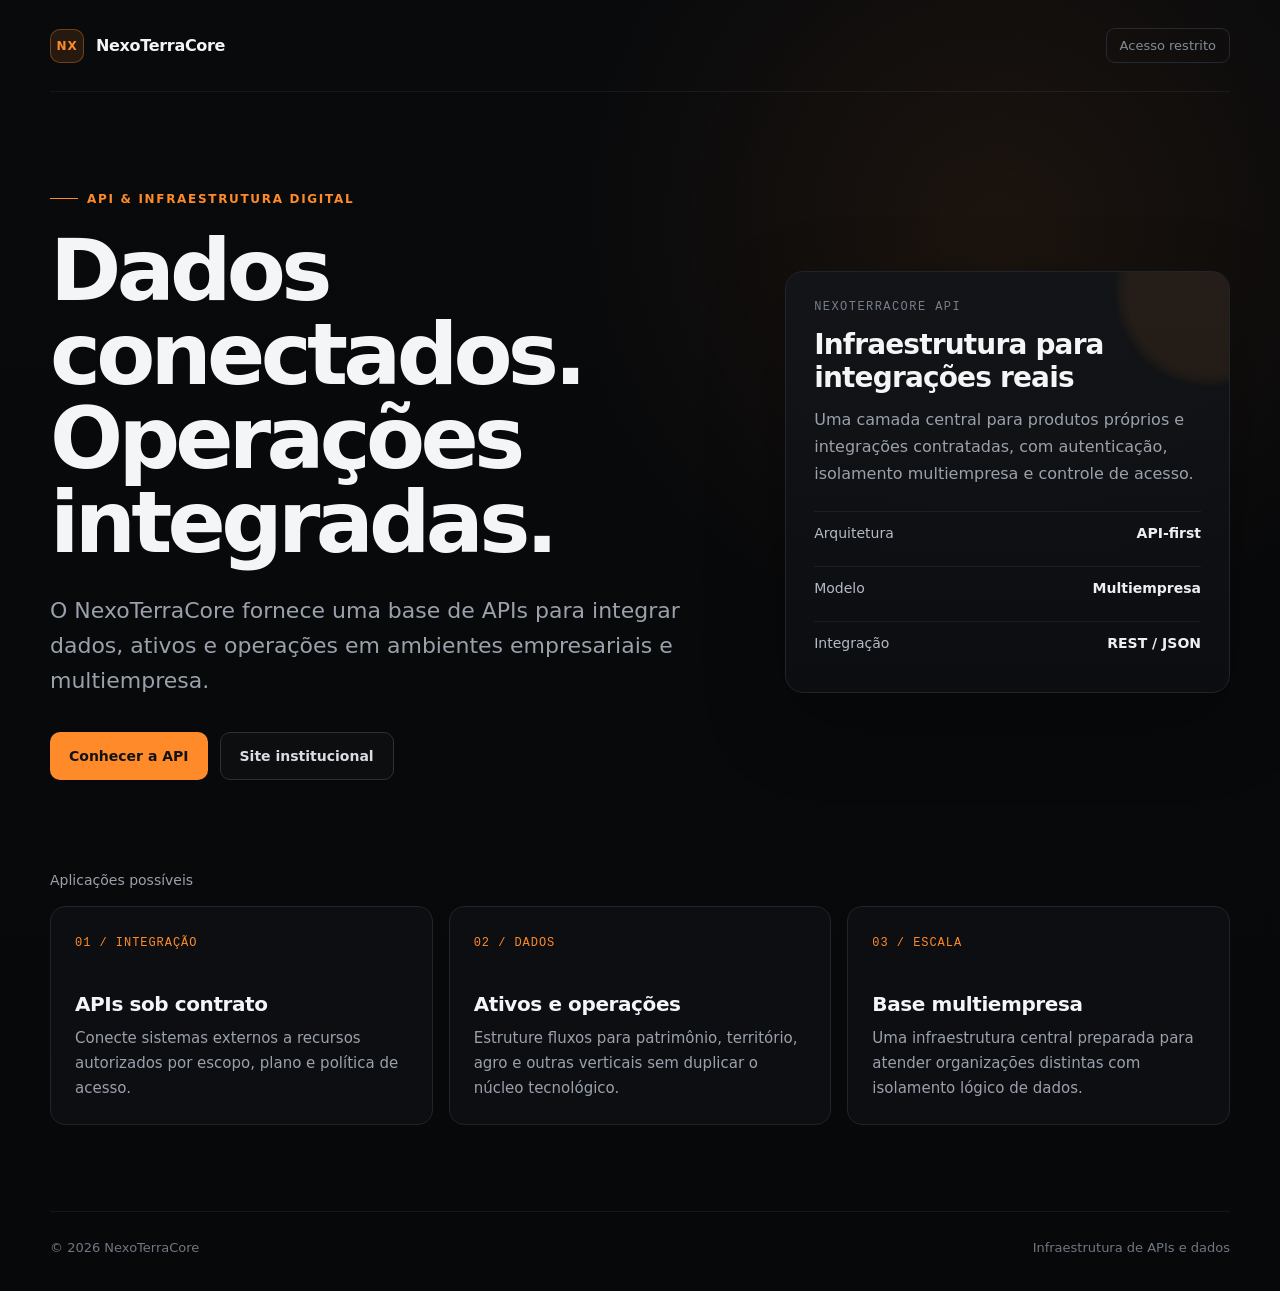
==== docs/index.html @ d97b899f "Publica NexoTerraCore Mobile PWA v1" ====
<!DOCTYPE html>
<html lang="pt-BR">
<head>
  <meta charset="UTF-8">
  <meta name="viewport" content="width=device-width, initial-scale=1.0">
  <meta name="description" content="NexoTerraCore — infraestrutura de APIs e dados para operações empresariais, territoriais e patrimoniais.">
  <title>NexoTerraCore — API & Infraestrutura</title>
  <style>
    :root {
      --bg: #08090b;
      --panel: #101216;
      --line: #20242b;
      --text: #f4f5f7;
      --muted: #9aa1ab;
      --accent: #ff8a2a;
      --accent-soft: rgba(255,138,42,.12);
    }

    * { box-sizing: border-box; }

    html { scroll-behavior: smooth; }

    body {
      margin: 0;
      min-height: 100vh;
      font-family: Inter, ui-sans-serif, system-ui, -apple-system, BlinkMacSystemFont, "Segoe UI", sans-serif;
      background:
        radial-gradient(circle at 78% 18%, rgba(255,138,42,.08), transparent 27rem),
        linear-gradient(180deg, #090a0c 0%, #07080a 100%);
      color: var(--text);
    }

    a { color: inherit; text-decoration: none; }

    .shell {
      width: min(1180px, calc(100% - 40px));
      margin: 0 auto;
    }

    header {
      display: flex;
      align-items: center;
      justify-content: space-between;
      padding: 28px 0;
      border-bottom: 1px solid rgba(255,255,255,.06);
    }

    .brand {
      display: flex;
      align-items: center;
      gap: 12px;
      font-weight: 700;
      letter-spacing: -.02em;
    }

    .mark {
      width: 34px;
      height: 34px;
      border: 1px solid rgba(255,138,42,.35);
      border-radius: 10px;
      display: grid;
      place-items: center;
      background: var(--accent-soft);
      color: var(--accent);
      font-size: 12px;
      font-weight: 800;
      letter-spacing: .08em;
    }

    .restricted {
      font-size: 13px;
      color: #858c95;
      padding: 9px 13px;
      border: 1px solid #252932;
      border-radius: 9px;
      transition: .2s ease;
    }

    .restricted:hover {
      color: #fff;
      border-color: #3a404b;
      background: #111319;
    }

    .hero {
      min-height: 70vh;
      display: grid;
      grid-template-columns: 1.2fr .8fr;
      align-items: center;
      gap: 68px;
      padding: 92px 0 74px;
    }

    .eyebrow {
      display: inline-flex;
      align-items: center;
      gap: 9px;
      color: var(--accent);
      font-size: 12px;
      font-weight: 800;
      letter-spacing: .14em;
      text-transform: uppercase;
      margin-bottom: 22px;
    }

    .eyebrow::before {
      content: "";
      width: 28px;
      height: 1px;
      background: var(--accent);
    }

    h1 {
      margin: 0;
      max-width: 760px;
      font-size: clamp(48px, 7vw, 86px);
      line-height: .98;
      letter-spacing: -.055em;
      font-weight: 750;
    }

    .lead {
      max-width: 680px;
      margin: 28px 0 0;
      color: var(--muted);
      font-size: clamp(18px, 2vw, 22px);
      line-height: 1.6;
    }

    .actions {
      display: flex;
      flex-wrap: wrap;
      gap: 12px;
      margin-top: 34px;
    }

    .btn {
      display: inline-flex;
      align-items: center;
      justify-content: center;
      min-height: 48px;
      padding: 0 19px;
      border-radius: 10px;
      font-weight: 700;
      font-size: 14px;
    }

    .btn-primary {
      background: var(--accent);
      color: #131313;
    }

    .btn-secondary {
      border: 1px solid #2b3039;
      color: #d9dde3;
      background: rgba(255,255,255,.02);
    }

    .api-card {
      position: relative;
      border: 1px solid var(--line);
      background: linear-gradient(180deg, rgba(18,20,24,.96), rgba(12,14,17,.96));
      border-radius: 18px;
      padding: 28px;
      box-shadow: 0 28px 80px rgba(0,0,0,.28);
      overflow: hidden;
    }

    .api-card::after {
      content: "";
      position: absolute;
      right: -70px;
      top: -70px;
      width: 180px;
      height: 180px;
      border-radius: 50%;
      background: rgba(255,138,42,.08);
      filter: blur(4px);
    }

    .api-label {
      font-family: ui-monospace, SFMono-Regular, Menlo, Monaco, Consolas, monospace;
      font-size: 12px;
      color: #777f8a;
      text-transform: uppercase;
      letter-spacing: .12em;
    }

    .api-card h2 {
      margin: 14px 0 12px;
      font-size: 28px;
      letter-spacing: -.03em;
    }

    .api-card p {
      margin: 0;
      color: var(--muted);
      line-height: 1.7;
    }

    .status-list {
      display: grid;
      gap: 12px;
      margin-top: 24px;
    }

    .status-item {
      display: flex;
      justify-content: space-between;
      gap: 18px;
      padding: 13px 0;
      border-top: 1px solid rgba(255,255,255,.06);
      color: #b5bbc4;
      font-size: 14px;
    }

    .status-item strong {
      color: #eceff3;
      font-weight: 650;
    }

    section.solutions {
      padding: 18px 0 86px;
    }

    .section-kicker {
      color: var(--muted);
      font-size: 14px;
      margin-bottom: 18px;
    }

    .grid {
      display: grid;
      grid-template-columns: repeat(3, 1fr);
      gap: 16px;
    }

    .card {
      min-height: 210px;
      padding: 24px;
      border: 1px solid var(--line);
      border-radius: 15px;
      background: rgba(15,17,21,.72);
    }

    .card span {
      color: var(--accent);
      font-family: ui-monospace, SFMono-Regular, Menlo, Monaco, Consolas, monospace;
      font-size: 12px;
      letter-spacing: .08em;
    }

    .card h3 {
      margin: 42px 0 10px;
      font-size: 20px;
      letter-spacing: -.02em;
    }

    .card p {
      margin: 0;
      color: var(--muted);
      line-height: 1.65;
      font-size: 15px;
    }

    footer {
      display: flex;
      justify-content: space-between;
      gap: 20px;
      padding: 28px 0 36px;
      border-top: 1px solid rgba(255,255,255,.06);
      color: #707781;
      font-size: 13px;
    }

    @media (max-width: 860px) {
      .hero {
        grid-template-columns: 1fr;
        gap: 42px;
        padding-top: 70px;
      }

      .grid { grid-template-columns: 1fr; }
      .api-card { max-width: 620px; }
    }

    @media (max-width: 560px) {
      .shell { width: min(100% - 26px, 1180px); }
      header { padding: 20px 0; }
      .brand span { font-size: 15px; }
      .restricted { font-size: 12px; padding: 8px 10px; }
      .hero { padding: 56px 0 58px; }
      footer { flex-direction: column; }
    }
  </style>
</head>
<body>
  <div class="shell">
    <header>
      <a class="brand" href="./" aria-label="NexoTerraCore">
        <span class="mark">NX</span>
        <span>NexoTerraCore</span>
      </a>

      <a class="restricted" href="./painel.html">Acesso restrito</a>
    </header>

    <main>
      <section class="hero">
        <div>
          <div class="eyebrow">API & infraestrutura digital</div>
          <h1>Dados conectados. Operações integradas.</h1>
          <p class="lead">
            O NexoTerraCore fornece uma base de APIs para integrar dados, ativos e operações em ambientes empresariais e multiempresa.
          </p>

          <div class="actions">
            <a class="btn btn-primary" href="#solucoes">Conhecer a API</a>
            <a class="btn btn-secondary" href="https://gustavopaulasantos.com.br">Site institucional</a>
          </div>
        </div>

        <aside class="api-card" aria-label="Resumo da plataforma">
          <div class="api-label">NexoTerraCore API</div>
          <h2>Infraestrutura para integrações reais</h2>
          <p>
            Uma camada central para produtos próprios e integrações contratadas, com autenticação, isolamento multiempresa e controle de acesso.
          </p>

          <div class="status-list">
            <div class="status-item"><span>Arquitetura</span><strong>API-first</strong></div>
            <div class="status-item"><span>Modelo</span><strong>Multiempresa</strong></div>
            <div class="status-item"><span>Integração</span><strong>REST / JSON</strong></div>
          </div>
        </aside>
      </section>

      <section class="solutions" id="solucoes">
        <div class="section-kicker">Aplicações possíveis</div>

        <div class="grid">
          <article class="card">
            <span>01 / INTEGRAÇÃO</span>
            <h3>APIs sob contrato</h3>
            <p>Conecte sistemas externos a recursos autorizados por escopo, plano e política de acesso.</p>
          </article>

          <article class="card">
            <span>02 / DADOS</span>
            <h3>Ativos e operações</h3>
            <p>Estruture fluxos para patrimônio, território, agro e outras verticais sem duplicar o núcleo tecnológico.</p>
          </article>

          <article class="card">
            <span>03 / ESCALA</span>
            <h3>Base multiempresa</h3>
            <p>Uma infraestrutura central preparada para atender organizações distintas com isolamento lógico de dados.</p>
          </article>
        </div>
      </section>
    </main>

    <footer>
      <span>© 2026 NexoTerraCore</span>
      <span>Infraestrutura de APIs e dados</span>
    </footer>
  </div>
</body>
</html>
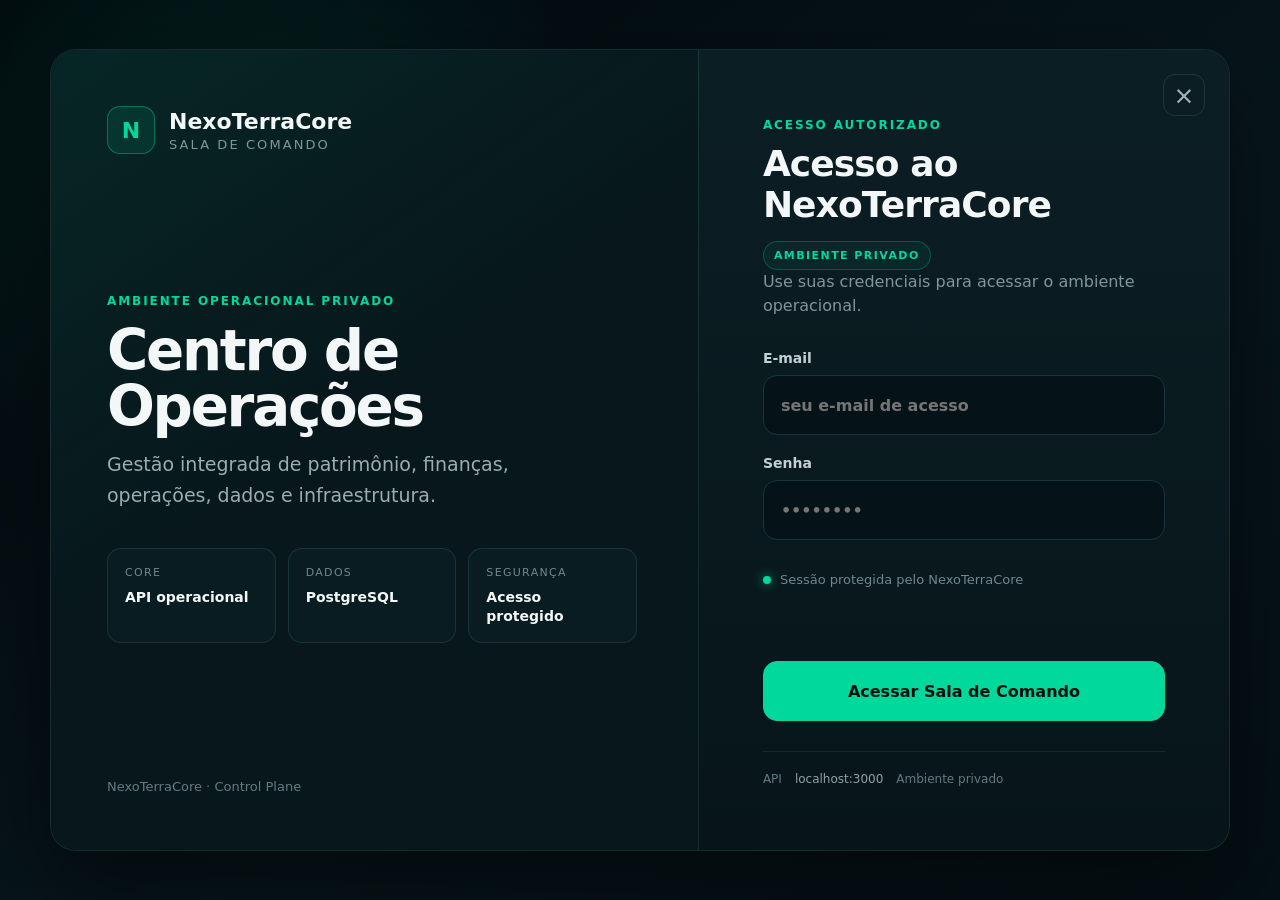
==== commit 491c7102: "Oficializa acesso direto ao NexoTerraCore Console" ====
--- a/docs/index.html
+++ b/docs/index.html
@@ -3,367 +3,13 @@
 <head>
   <meta charset="UTF-8">
   <meta name="viewport" content="width=device-width, initial-scale=1.0">
-  <meta name="description" content="NexoTerraCore — infraestrutura de APIs e dados para operações empresariais, territoriais e patrimoniais.">
-  <title>NexoTerraCore — API & Infraestrutura</title>
-  <style>
-    :root {
-      --bg: #08090b;
-      --panel: #101216;
-      --line: #20242b;
-      --text: #f4f5f7;
-      --muted: #9aa1ab;
-      --accent: #ff8a2a;
-      --accent-soft: rgba(255,138,42,.12);
-    }
-
-    * { box-sizing: border-box; }
-
-    html { scroll-behavior: smooth; }
-
-    body {
-      margin: 0;
-      min-height: 100vh;
-      font-family: Inter, ui-sans-serif, system-ui, -apple-system, BlinkMacSystemFont, "Segoe UI", sans-serif;
-      background:
-        radial-gradient(circle at 78% 18%, rgba(255,138,42,.08), transparent 27rem),
-        linear-gradient(180deg, #090a0c 0%, #07080a 100%);
-      color: var(--text);
-    }
-
-    a { color: inherit; text-decoration: none; }
-
-    .shell {
-      width: min(1180px, calc(100% - 40px));
-      margin: 0 auto;
-    }
-
-    header {
-      display: flex;
-      align-items: center;
-      justify-content: space-between;
-      padding: 28px 0;
-      border-bottom: 1px solid rgba(255,255,255,.06);
-    }
-
-    .brand {
-      display: flex;
-      align-items: center;
-      gap: 12px;
-      font-weight: 700;
-      letter-spacing: -.02em;
-    }
-
-    .mark {
-      width: 34px;
-      height: 34px;
-      border: 1px solid rgba(255,138,42,.35);
-      border-radius: 10px;
-      display: grid;
-      place-items: center;
-      background: var(--accent-soft);
-      color: var(--accent);
-      font-size: 12px;
-      font-weight: 800;
-      letter-spacing: .08em;
-    }
-
-    .restricted {
-      font-size: 13px;
-      color: #858c95;
-      padding: 9px 13px;
-      border: 1px solid #252932;
-      border-radius: 9px;
-      transition: .2s ease;
-    }
-
-    .restricted:hover {
-      color: #fff;
-      border-color: #3a404b;
-      background: #111319;
-    }
-
-    .hero {
-      min-height: 70vh;
-      display: grid;
-      grid-template-columns: 1.2fr .8fr;
-      align-items: center;
-      gap: 68px;
-      padding: 92px 0 74px;
-    }
-
-    .eyebrow {
-      display: inline-flex;
-      align-items: center;
-      gap: 9px;
-      color: var(--accent);
-      font-size: 12px;
-      font-weight: 800;
-      letter-spacing: .14em;
-      text-transform: uppercase;
-      margin-bottom: 22px;
-    }
-
-    .eyebrow::before {
-      content: "";
-      width: 28px;
-      height: 1px;
-      background: var(--accent);
-    }
-
-    h1 {
-      margin: 0;
-      max-width: 760px;
-      font-size: clamp(48px, 7vw, 86px);
-      line-height: .98;
-      letter-spacing: -.055em;
-      font-weight: 750;
-    }
-
-    .lead {
-      max-width: 680px;
-      margin: 28px 0 0;
-      color: var(--muted);
-      font-size: clamp(18px, 2vw, 22px);
-      line-height: 1.6;
-    }
-
-    .actions {
-      display: flex;
-      flex-wrap: wrap;
-      gap: 12px;
-      margin-top: 34px;
-    }
-
-    .btn {
-      display: inline-flex;
-      align-items: center;
-      justify-content: center;
-      min-height: 48px;
-      padding: 0 19px;
-      border-radius: 10px;
-      font-weight: 700;
-      font-size: 14px;
-    }
-
-    .btn-primary {
-      background: var(--accent);
-      color: #131313;
-    }
-
-    .btn-secondary {
-      border: 1px solid #2b3039;
-      color: #d9dde3;
-      background: rgba(255,255,255,.02);
-    }
-
-    .api-card {
-      position: relative;
-      border: 1px solid var(--line);
-      background: linear-gradient(180deg, rgba(18,20,24,.96), rgba(12,14,17,.96));
-      border-radius: 18px;
-      padding: 28px;
-      box-shadow: 0 28px 80px rgba(0,0,0,.28);
-      overflow: hidden;
-    }
-
-    .api-card::after {
-      content: "";
-      position: absolute;
-      right: -70px;
-      top: -70px;
-      width: 180px;
-      height: 180px;
-      border-radius: 50%;
-      background: rgba(255,138,42,.08);
-      filter: blur(4px);
-    }
-
-    .api-label {
-      font-family: ui-monospace, SFMono-Regular, Menlo, Monaco, Consolas, monospace;
-      font-size: 12px;
-      color: #777f8a;
-      text-transform: uppercase;
-      letter-spacing: .12em;
-    }
-
-    .api-card h2 {
-      margin: 14px 0 12px;
-      font-size: 28px;
-      letter-spacing: -.03em;
-    }
-
-    .api-card p {
-      margin: 0;
-      color: var(--muted);
-      line-height: 1.7;
-    }
-
-    .status-list {
-      display: grid;
-      gap: 12px;
-      margin-top: 24px;
-    }
-
-    .status-item {
-      display: flex;
-      justify-content: space-between;
-      gap: 18px;
-      padding: 13px 0;
-      border-top: 1px solid rgba(255,255,255,.06);
-      color: #b5bbc4;
-      font-size: 14px;
-    }
-
-    .status-item strong {
-      color: #eceff3;
-      font-weight: 650;
-    }
-
-    section.solutions {
-      padding: 18px 0 86px;
-    }
-
-    .section-kicker {
-      color: var(--muted);
-      font-size: 14px;
-      margin-bottom: 18px;
-    }
-
-    .grid {
-      display: grid;
-      grid-template-columns: repeat(3, 1fr);
-      gap: 16px;
-    }
-
-    .card {
-      min-height: 210px;
-      padding: 24px;
-      border: 1px solid var(--line);
-      border-radius: 15px;
-      background: rgba(15,17,21,.72);
-    }
-
-    .card span {
-      color: var(--accent);
-      font-family: ui-monospace, SFMono-Regular, Menlo, Monaco, Consolas, monospace;
-      font-size: 12px;
-      letter-spacing: .08em;
-    }
-
-    .card h3 {
-      margin: 42px 0 10px;
-      font-size: 20px;
-      letter-spacing: -.02em;
-    }
-
-    .card p {
-      margin: 0;
-      color: var(--muted);
-      line-height: 1.65;
-      font-size: 15px;
-    }
-
-    footer {
-      display: flex;
-      justify-content: space-between;
-      gap: 20px;
-      padding: 28px 0 36px;
-      border-top: 1px solid rgba(255,255,255,.06);
-      color: #707781;
-      font-size: 13px;
-    }
-
-    @media (max-width: 860px) {
-      .hero {
-        grid-template-columns: 1fr;
-        gap: 42px;
-        padding-top: 70px;
-      }
-
-      .grid { grid-template-columns: 1fr; }
-      .api-card { max-width: 620px; }
-    }
-
-    @media (max-width: 560px) {
-      .shell { width: min(100% - 26px, 1180px); }
-      header { padding: 20px 0; }
-      .brand span { font-size: 15px; }
-      .restricted { font-size: 12px; padding: 8px 10px; }
-      .hero { padding: 56px 0 58px; }
-      footer { flex-direction: column; }
-    }
-  </style>
+  <title>NexoTerraCore</title>
+  <meta http-equiv="refresh" content="0; url=./painel.html">
+  <script>
+    window.location.replace("./painel.html");
+  </script>
 </head>
 <body>
-  <div class="shell">
-    <header>
-      <a class="brand" href="./" aria-label="NexoTerraCore">
-        <span class="mark">NX</span>
-        <span>NexoTerraCore</span>
-      </a>
-
-      <a class="restricted" href="./painel.html">Acesso restrito</a>
-    </header>
-
-    <main>
-      <section class="hero">
-        <div>
-          <div class="eyebrow">API & infraestrutura digital</div>
-          <h1>Dados conectados. Operações integradas.</h1>
-          <p class="lead">
-            O NexoTerraCore fornece uma base de APIs para integrar dados, ativos e operações em ambientes empresariais e multiempresa.
-          </p>
-
-          <div class="actions">
-            <a class="btn btn-primary" href="#solucoes">Conhecer a API</a>
-            <a class="btn btn-secondary" href="https://gustavopaulasantos.com.br">Site institucional</a>
-          </div>
-        </div>
-
-        <aside class="api-card" aria-label="Resumo da plataforma">
-          <div class="api-label">NexoTerraCore API</div>
-          <h2>Infraestrutura para integrações reais</h2>
-          <p>
-            Uma camada central para produtos próprios e integrações contratadas, com autenticação, isolamento multiempresa e controle de acesso.
-          </p>
-
-          <div class="status-list">
-            <div class="status-item"><span>Arquitetura</span><strong>API-first</strong></div>
-            <div class="status-item"><span>Modelo</span><strong>Multiempresa</strong></div>
-            <div class="status-item"><span>Integração</span><strong>REST / JSON</strong></div>
-          </div>
-        </aside>
-      </section>
-
-      <section class="solutions" id="solucoes">
-        <div class="section-kicker">Aplicações possíveis</div>
-
-        <div class="grid">
-          <article class="card">
-            <span>01 / INTEGRAÇÃO</span>
-            <h3>APIs sob contrato</h3>
-            <p>Conecte sistemas externos a recursos autorizados por escopo, plano e política de acesso.</p>
-          </article>
-
-          <article class="card">
-            <span>02 / DADOS</span>
-            <h3>Ativos e operações</h3>
-            <p>Estruture fluxos para patrimônio, território, agro e outras verticais sem duplicar o núcleo tecnológico.</p>
-          </article>
-
-          <article class="card">
-            <span>03 / ESCALA</span>
-            <h3>Base multiempresa</h3>
-            <p>Uma infraestrutura central preparada para atender organizações distintas com isolamento lógico de dados.</p>
-          </article>
-        </div>
-      </section>
-    </main>
-
-    <footer>
-      <span>© 2026 NexoTerraCore</span>
-      <span>Infraestrutura de APIs e dados</span>
-    </footer>
-  </div>
+  <p>Abrindo NexoTerraCore...</p>
 </body>
 </html>
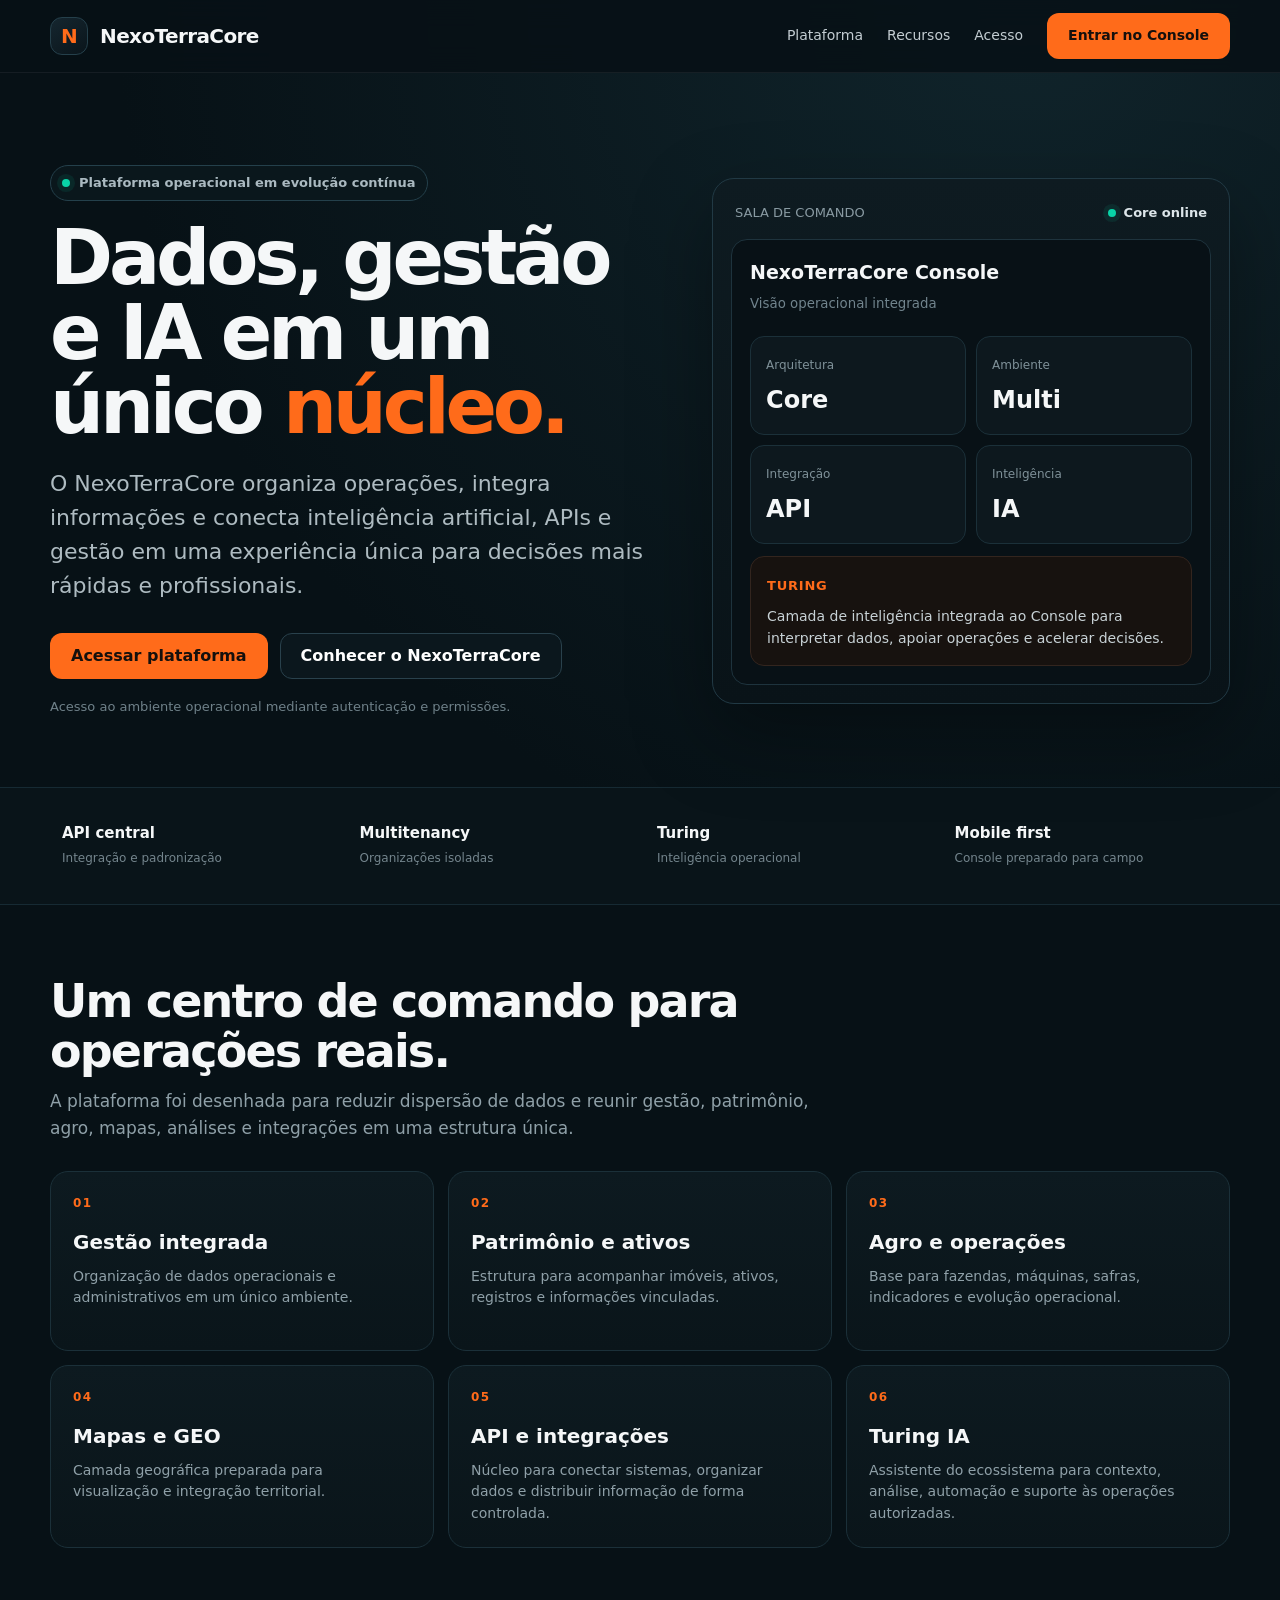
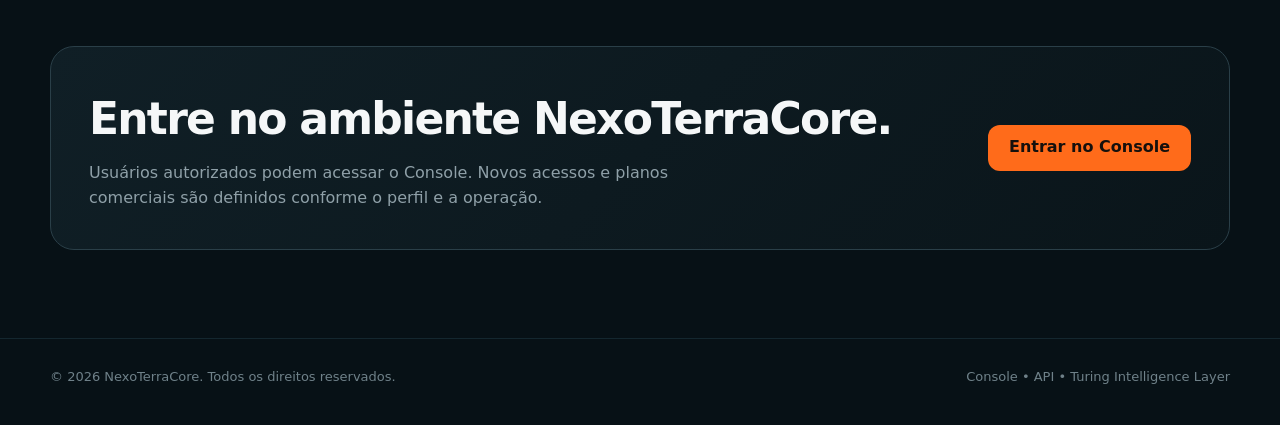
==== commit cbc6200d: "feat: cria landing pública oficial antes do login" ====
--- a/docs/index.html
+++ b/docs/index.html
@@ -3,13 +3,152 @@
 <head>
   <meta charset="UTF-8">
   <meta name="viewport" content="width=device-width, initial-scale=1.0">
-  <title>NexoTerraCore</title>
-  <meta http-equiv="refresh" content="0; url=./painel.html">
-  <script>
-    window.location.replace("./painel.html");
-  </script>
+  <meta name="theme-color" content="#071116">
+  <meta name="description" content="NexoTerraCore — plataforma de gestão, integração de dados, inteligência artificial e operações em um único núcleo.">
+  <title>NexoTerraCore | Plataforma de Inteligência Operacional</title>
+  <style>
+    :root{
+      --bg:#071116;--panel:#0d1a20;--panel2:#111f26;--line:#20343e;
+      --text:#f5f7f8;--muted:#92a2aa;--orange:#ff6b1a;--green:#09d3a7;
+      --max:1180px;
+    }
+    *{box-sizing:border-box}
+    html{scroll-behavior:smooth}
+    body{margin:0;background:radial-gradient(circle at 80% 0%,#10242b 0,#071116 40%),var(--bg);color:var(--text);font-family:Inter,system-ui,-apple-system,BlinkMacSystemFont,"Segoe UI",sans-serif;line-height:1.55}
+    a{text-decoration:none;color:inherit}
+    .wrap{width:min(calc(100% - 32px),var(--max));margin:auto}
+    header{position:sticky;top:0;z-index:20;background:rgba(7,17,22,.88);backdrop-filter:blur(14px);border-bottom:1px solid rgba(255,255,255,.06)}
+    .nav{min-height:72px;display:flex;align-items:center;justify-content:space-between;gap:18px}
+    .brand{display:flex;align-items:center;gap:12px;font-weight:850;letter-spacing:-.03em;font-size:20px}
+    .mark{width:38px;height:38px;border-radius:12px;display:grid;place-items:center;background:linear-gradient(145deg,#15262f,#0a151b);border:1px solid #25404b;color:var(--orange);font-weight:900}
+    .navlinks{display:flex;align-items:center;gap:24px;color:#c3cdd2;font-size:14px}
+    .btn{display:inline-flex;align-items:center;justify-content:center;min-height:46px;padding:0 20px;border-radius:12px;font-weight:800;border:1px solid transparent;transition:.2s ease}
+    .btn:hover{transform:translateY(-1px)}
+    .btn-primary{background:var(--orange);color:#15100d}
+    .btn-secondary{border-color:#29414c;background:#0b171d;color:white}
+    .hero{padding:92px 0 70px}
+    .hero-grid{display:grid;grid-template-columns:1.08fr .92fr;gap:54px;align-items:center}
+    .eyebrow{display:inline-flex;gap:9px;align-items:center;padding:7px 11px;border:1px solid #24404b;border-radius:999px;color:#aab9c0;background:#0a171c;font-size:13px;font-weight:700}
+    .dot{width:8px;height:8px;background:var(--green);border-radius:50%;box-shadow:0 0 0 5px rgba(9,211,167,.09)}
+    h1{font-size:clamp(42px,7vw,76px);line-height:.98;margin:20px 0 22px;letter-spacing:-.055em;max-width:820px}
+    .accent{color:var(--orange)}
+    .lead{font-size:clamp(18px,2.3vw,22px);color:#aebbc1;max-width:720px;margin:0 0 30px}
+    .actions{display:flex;flex-wrap:wrap;gap:12px}
+    .micro{margin-top:18px;color:#6f8189;font-size:13px}
+    .console{border:1px solid #213944;border-radius:22px;background:linear-gradient(180deg,#0e1b21,#091318);padding:18px;box-shadow:0 30px 80px rgba(0,0,0,.35)}
+    .console-top{display:flex;justify-content:space-between;align-items:center;padding:6px 4px 16px;color:#899aa2;font-size:13px}
+    .status{display:flex;align-items:center;gap:8px;color:#dce5e9;font-weight:700}
+    .screen{border:1px solid #1e333d;background:#081116;border-radius:16px;padding:18px;min-height:340px}
+    .screen h3{margin:0 0 4px;font-size:19px}.screen small{color:#71848d}
+    .metrics{display:grid;grid-template-columns:repeat(2,1fr);gap:10px;margin-top:20px}
+    .metric{background:#0d181e;border:1px solid #1b3039;border-radius:14px;padding:15px}
+    .metric strong{display:block;font-size:24px;margin-top:5px}.metric span{font-size:12px;color:#7f9199}
+    .turing{margin-top:12px;border:1px solid #33251e;background:#17120f;border-radius:14px;padding:16px}
+    .turing b{color:var(--orange);font-size:13px;letter-spacing:.06em}.turing p{margin:8px 0 0;color:#c7d1d5;font-size:14px}
+    section{padding:72px 0}
+    .section-title{max-width:760px;margin-bottom:30px}.section-title h2{font-size:clamp(30px,4vw,46px);line-height:1.08;letter-spacing:-.04em;margin:0 0 12px}.section-title p{margin:0;color:#8fa0a8;font-size:17px}
+    .grid{display:grid;grid-template-columns:repeat(3,1fr);gap:14px}
+    .card{background:linear-gradient(180deg,#0d1a20,#0a151a);border:1px solid #1b3039;border-radius:18px;padding:22px;min-height:180px}.card .num{color:var(--orange);font-size:12px;font-weight:900;letter-spacing:.12em}.card h3{margin:14px 0 8px;font-size:20px}.card p{color:#8fa0a8;margin:0;font-size:14px}
+    .strip{border-top:1px solid #162a33;border-bottom:1px solid #162a33;background:#091419}.strip .wrap{display:grid;grid-template-columns:repeat(4,1fr);gap:10px;padding-top:26px;padding-bottom:26px}.strip-item{padding:8px 12px}.strip-item strong{display:block;font-size:15px}.strip-item span{font-size:12px;color:#74858d}
+    .cta{padding:26px 0 88px}.cta-box{border:1px solid #2a3f48;border-radius:24px;background:linear-gradient(135deg,#101f26,#0a151a);padding:38px;display:flex;align-items:center;justify-content:space-between;gap:30px}.cta-box h2{font-size:clamp(28px,4vw,44px);letter-spacing:-.04em;margin:0 0 8px}.cta-box p{margin:0;color:#8fa0a8;max-width:650px}
+    footer{border-top:1px solid #14272f;padding:28px 0 38px;color:#6f8189;font-size:13px}.foot{display:flex;justify-content:space-between;gap:20px;flex-wrap:wrap}
+    @media(max-width:860px){.navlinks a:not(.btn){display:none}.hero{padding-top:58px}.hero-grid{grid-template-columns:1fr;gap:34px}.grid{grid-template-columns:1fr 1fr}.strip .wrap{grid-template-columns:1fr 1fr}.cta-box{align-items:flex-start;flex-direction:column}}
+    @media(max-width:560px){.wrap{width:min(calc(100% - 24px),var(--max))}.nav{min-height:64px}.brand{font-size:18px}.mark{width:34px;height:34px}.nav .btn{min-height:42px;padding:0 14px}.hero{padding:44px 0 52px}h1{font-size:44px}.lead{font-size:18px}.actions{flex-direction:column}.actions .btn{width:100%}.grid{grid-template-columns:1fr}.strip .wrap{grid-template-columns:1fr 1fr}.console{padding:12px;border-radius:18px}.screen{padding:14px;min-height:310px}.metrics{grid-template-columns:1fr 1fr}.cta-box{padding:26px 22px}.navlinks{gap:8px}}
+  </style>
 </head>
 <body>
-  <p>Abrindo NexoTerraCore...</p>
+  <header>
+    <div class="wrap nav">
+      <a class="brand" href="#inicio" aria-label="NexoTerraCore">
+        <span class="mark">N</span><span>NexoTerraCore</span>
+      </a>
+      <nav class="navlinks" aria-label="Navegação principal">
+        <a href="#plataforma">Plataforma</a>
+        <a href="#recursos">Recursos</a>
+        <a href="#acesso">Acesso</a>
+        <a class="btn btn-primary" href="./painel.html">Entrar no Console</a>
+      </nav>
+    </div>
+  </header>
+
+  <main id="inicio">
+    <section class="hero">
+      <div class="wrap hero-grid">
+        <div>
+          <div class="eyebrow"><span class="dot"></span> Plataforma operacional em evolução contínua</div>
+          <h1>Dados, gestão e IA em um único <span class="accent">núcleo.</span></h1>
+          <p class="lead">O NexoTerraCore organiza operações, integra informações e conecta inteligência artificial, APIs e gestão em uma experiência única para decisões mais rápidas e profissionais.</p>
+          <div class="actions">
+            <a class="btn btn-primary" href="./painel.html">Acessar plataforma</a>
+            <a class="btn btn-secondary" href="#plataforma">Conhecer o NexoTerraCore</a>
+          </div>
+          <div class="micro">Acesso ao ambiente operacional mediante autenticação e permissões.</div>
+        </div>
+
+        <div class="console" aria-label="Prévia da Sala de Comando">
+          <div class="console-top"><span>SALA DE COMANDO</span><span class="status"><span class="dot"></span> Core online</span></div>
+          <div class="screen">
+            <h3>NexoTerraCore Console</h3>
+            <small>Visão operacional integrada</small>
+            <div class="metrics">
+              <div class="metric"><span>Arquitetura</span><strong>Core</strong></div>
+              <div class="metric"><span>Ambiente</span><strong>Multi</strong></div>
+              <div class="metric"><span>Integração</span><strong>API</strong></div>
+              <div class="metric"><span>Inteligência</span><strong>IA</strong></div>
+            </div>
+            <div class="turing">
+              <b>TURING</b>
+              <p>Camada de inteligência integrada ao Console para interpretar dados, apoiar operações e acelerar decisões.</p>
+            </div>
+          </div>
+        </div>
+      </div>
+    </section>
+
+    <div class="strip">
+      <div class="wrap">
+        <div class="strip-item"><strong>API central</strong><span>Integração e padronização</span></div>
+        <div class="strip-item"><strong>Multitenancy</strong><span>Organizações isoladas</span></div>
+        <div class="strip-item"><strong>Turing</strong><span>Inteligência operacional</span></div>
+        <div class="strip-item"><strong>Mobile first</strong><span>Console preparado para campo</span></div>
+      </div>
+    </div>
+
+    <section id="plataforma">
+      <div class="wrap">
+        <div class="section-title">
+          <h2>Um centro de comando para operações reais.</h2>
+          <p>A plataforma foi desenhada para reduzir dispersão de dados e reunir gestão, patrimônio, agro, mapas, análises e integrações em uma estrutura única.</p>
+        </div>
+        <div class="grid" id="recursos">
+          <article class="card"><div class="num">01</div><h3>Gestão integrada</h3><p>Organização de dados operacionais e administrativos em um único ambiente.</p></article>
+          <article class="card"><div class="num">02</div><h3>Patrimônio e ativos</h3><p>Estrutura para acompanhar imóveis, ativos, registros e informações vinculadas.</p></article>
+          <article class="card"><div class="num">03</div><h3>Agro e operações</h3><p>Base para fazendas, máquinas, safras, indicadores e evolução operacional.</p></article>
+          <article class="card"><div class="num">04</div><h3>Mapas e GEO</h3><p>Camada geográfica preparada para visualização e integração territorial.</p></article>
+          <article class="card"><div class="num">05</div><h3>API e integrações</h3><p>Núcleo para conectar sistemas, organizar dados e distribuir informação de forma controlada.</p></article>
+          <article class="card"><div class="num">06</div><h3>Turing IA</h3><p>Assistente do ecossistema para contexto, análise, automação e suporte às operações autorizadas.</p></article>
+        </div>
+      </div>
+    </section>
+
+    <section class="cta" id="acesso">
+      <div class="wrap">
+        <div class="cta-box">
+          <div>
+            <h2>Entre no ambiente NexoTerraCore.</h2>
+            <p>Usuários autorizados podem acessar o Console. Novos acessos e planos comerciais são definidos conforme o perfil e a operação.</p>
+          </div>
+          <a class="btn btn-primary" href="./painel.html">Entrar no Console</a>
+        </div>
+      </div>
+    </section>
+  </main>
+
+  <footer>
+    <div class="wrap foot">
+      <span>© 2026 NexoTerraCore. Todos os direitos reservados.</span>
+      <span>Console • API • Turing Intelligence Layer</span>
+    </div>
+  </footer>
 </body>
 </html>
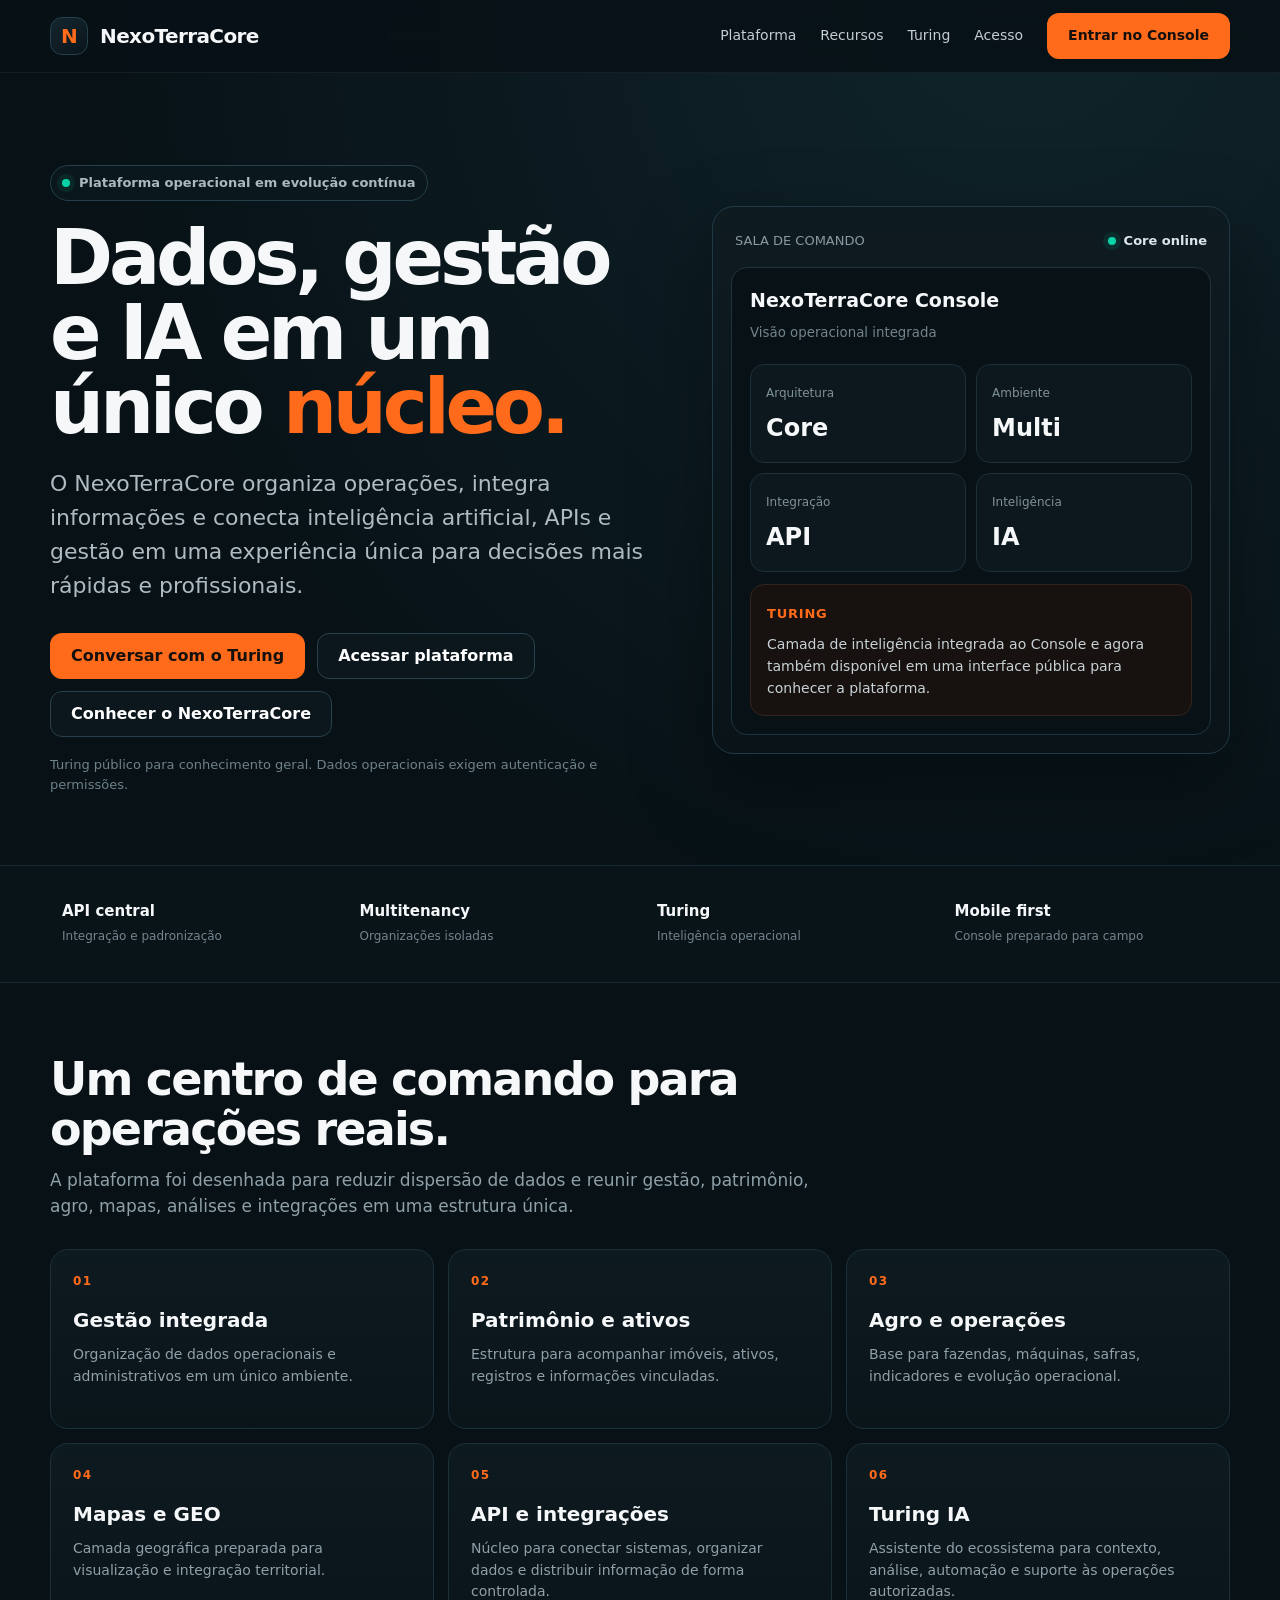
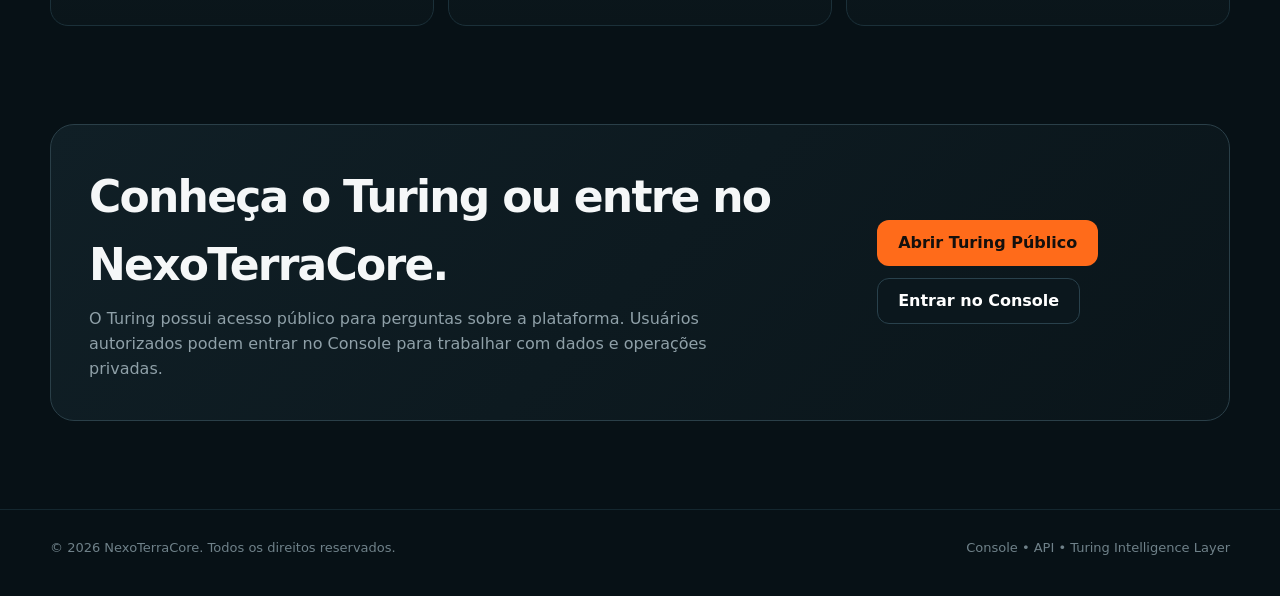
==== commit 9ecbe571: "feat: destaca Turing público na página inicial" ====
--- a/docs/index.html
+++ b/docs/index.html
@@ -65,6 +65,7 @@
       <nav class="navlinks" aria-label="Navegação principal">
         <a href="#plataforma">Plataforma</a>
         <a href="#recursos">Recursos</a>
+        <a href="./turing.html">Turing</a>
         <a href="#acesso">Acesso</a>
         <a class="btn btn-primary" href="./painel.html">Entrar no Console</a>
       </nav>
@@ -79,10 +80,11 @@
           <h1>Dados, gestão e IA em um único <span class="accent">núcleo.</span></h1>
           <p class="lead">O NexoTerraCore organiza operações, integra informações e conecta inteligência artificial, APIs e gestão em uma experiência única para decisões mais rápidas e profissionais.</p>
           <div class="actions">
-            <a class="btn btn-primary" href="./painel.html">Acessar plataforma</a>
+            <a class="btn btn-primary" href="./turing.html">Conversar com o Turing</a>
+            <a class="btn btn-secondary" href="./painel.html">Acessar plataforma</a>
             <a class="btn btn-secondary" href="#plataforma">Conhecer o NexoTerraCore</a>
           </div>
-          <div class="micro">Acesso ao ambiente operacional mediante autenticação e permissões.</div>
+          <div class="micro">Turing público para conhecimento geral. Dados operacionais exigem autenticação e permissões.</div>
         </div>
 
         <div class="console" aria-label="Prévia da Sala de Comando">
@@ -98,7 +100,7 @@
             </div>
             <div class="turing">
               <b>TURING</b>
-              <p>Camada de inteligência integrada ao Console para interpretar dados, apoiar operações e acelerar decisões.</p>
+              <p>Camada de inteligência integrada ao Console e agora também disponível em uma interface pública para conhecer a plataforma.</p>
             </div>
           </div>
         </div>
@@ -135,10 +137,13 @@
       <div class="wrap">
         <div class="cta-box">
           <div>
-            <h2>Entre no ambiente NexoTerraCore.</h2>
-            <p>Usuários autorizados podem acessar o Console. Novos acessos e planos comerciais são definidos conforme o perfil e a operação.</p>
+            <h2>Conheça o Turing ou entre no NexoTerraCore.</h2>
+            <p>O Turing possui acesso público para perguntas sobre a plataforma. Usuários autorizados podem entrar no Console para trabalhar com dados e operações privadas.</p>
           </div>
-          <a class="btn btn-primary" href="./painel.html">Entrar no Console</a>
+          <div class="actions">
+            <a class="btn btn-primary" href="./turing.html">Abrir Turing Público</a>
+            <a class="btn btn-secondary" href="./painel.html">Entrar no Console</a>
+          </div>
         </div>
       </div>
     </section>
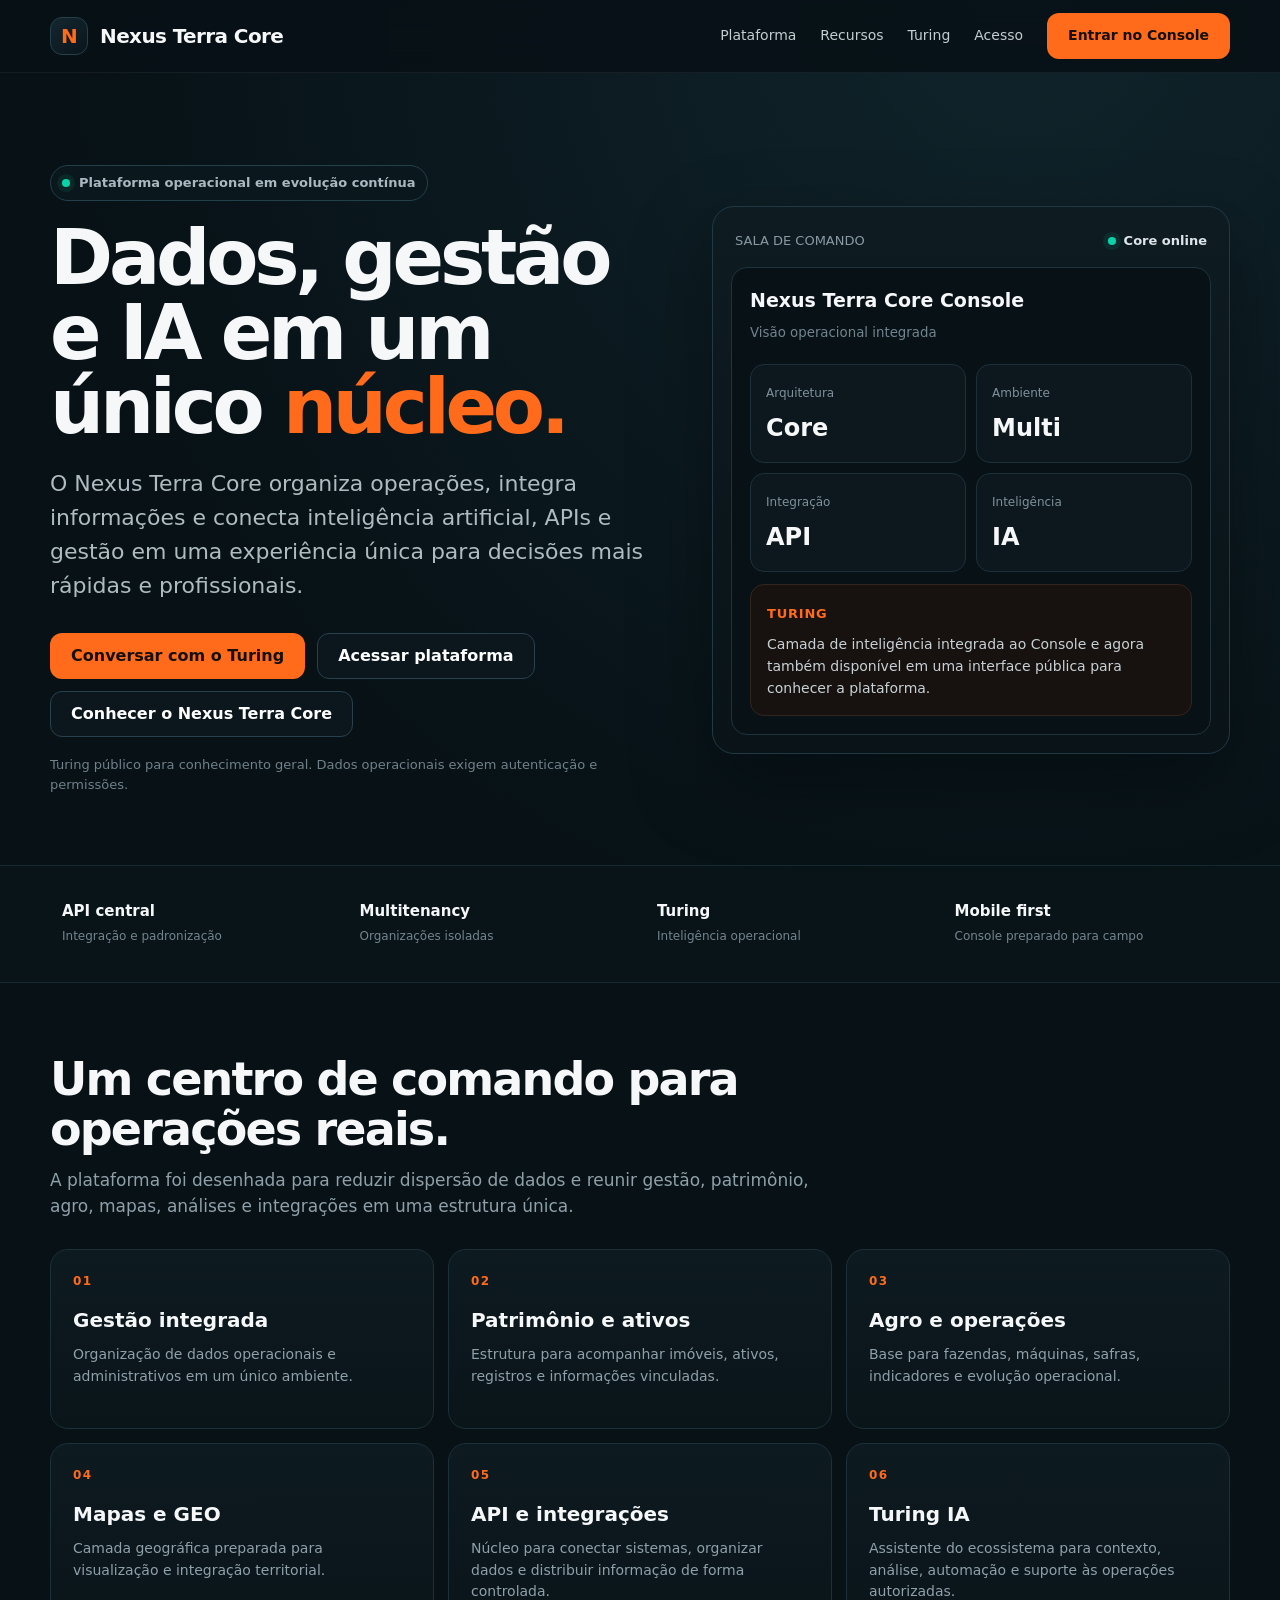
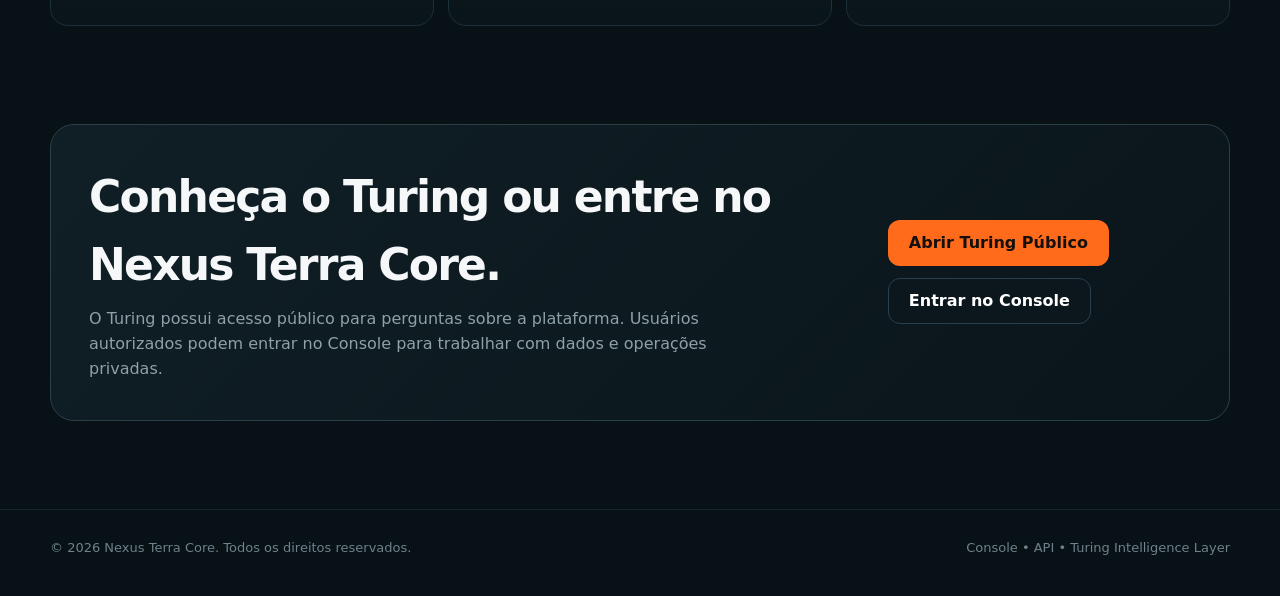
==== commit a0f96059: "Atualiza identidade para Nexus Terra Core e Turing PWA" ====
--- a/docs/index.html
+++ b/docs/index.html
@@ -1,11 +1,12 @@
 <!DOCTYPE html>
 <html lang="pt-BR">
 <head>
+  <meta name="author" content="Gustavo Paula dos Santos">
   <meta charset="UTF-8">
   <meta name="viewport" content="width=device-width, initial-scale=1.0">
   <meta name="theme-color" content="#071116">
-  <meta name="description" content="NexoTerraCore — plataforma de gestão, integração de dados, inteligência artificial e operações em um único núcleo.">
-  <title>NexoTerraCore | Plataforma de Inteligência Operacional</title>
+  <meta name="description" content="Nexus Terra Core — plataforma de gestão, integração de dados, inteligência artificial e operações em um único núcleo.">
+  <title>Nexus Terra Core | Plataforma de Inteligência Operacional</title>
   <style>
     :root{
       --bg:#071116;--panel:#0d1a20;--panel2:#111f26;--line:#20343e;
@@ -59,15 +60,15 @@
 <body>
   <header>
     <div class="wrap nav">
-      <a class="brand" href="#inicio" aria-label="NexoTerraCore">
-        <span class="mark">N</span><span>NexoTerraCore</span>
+      <a class="brand" href="#inicio" aria-label="Nexus Terra Core">
+        <span class="mark">N</span><span>Nexus Terra Core</span>
       </a>
       <nav class="navlinks" aria-label="Navegação principal">
         <a href="#plataforma">Plataforma</a>
         <a href="#recursos">Recursos</a>
-        <a href="./turing.html">Turing</a>
+        <a href="./turing/">Turing</a>
         <a href="#acesso">Acesso</a>
-        <a class="btn btn-primary" href="./painel.html">Entrar no Console</a>
+        <a class="btn btn-primary" href="./painel/">Entrar no Console</a>
       </nav>
     </div>
   </header>
@@ -78,11 +79,11 @@
         <div>
           <div class="eyebrow"><span class="dot"></span> Plataforma operacional em evolução contínua</div>
           <h1>Dados, gestão e IA em um único <span class="accent">núcleo.</span></h1>
-          <p class="lead">O NexoTerraCore organiza operações, integra informações e conecta inteligência artificial, APIs e gestão em uma experiência única para decisões mais rápidas e profissionais.</p>
+          <p class="lead">O Nexus Terra Core organiza operações, integra informações e conecta inteligência artificial, APIs e gestão em uma experiência única para decisões mais rápidas e profissionais.</p>
           <div class="actions">
-            <a class="btn btn-primary" href="./turing.html">Conversar com o Turing</a>
-            <a class="btn btn-secondary" href="./painel.html">Acessar plataforma</a>
-            <a class="btn btn-secondary" href="#plataforma">Conhecer o NexoTerraCore</a>
+            <a class="btn btn-primary" href="./turing/">Conversar com o Turing</a>
+            <a class="btn btn-secondary" href="./painel/">Acessar plataforma</a>
+            <a class="btn btn-secondary" href="#plataforma">Conhecer o Nexus Terra Core</a>
           </div>
           <div class="micro">Turing público para conhecimento geral. Dados operacionais exigem autenticação e permissões.</div>
         </div>
@@ -90,7 +91,7 @@
         <div class="console" aria-label="Prévia da Sala de Comando">
           <div class="console-top"><span>SALA DE COMANDO</span><span class="status"><span class="dot"></span> Core online</span></div>
           <div class="screen">
-            <h3>NexoTerraCore Console</h3>
+            <h3>Nexus Terra Core Console</h3>
             <small>Visão operacional integrada</small>
             <div class="metrics">
               <div class="metric"><span>Arquitetura</span><strong>Core</strong></div>
@@ -137,12 +138,12 @@
       <div class="wrap">
         <div class="cta-box">
           <div>
-            <h2>Conheça o Turing ou entre no NexoTerraCore.</h2>
+            <h2>Conheça o Turing ou entre no Nexus Terra Core.</h2>
             <p>O Turing possui acesso público para perguntas sobre a plataforma. Usuários autorizados podem entrar no Console para trabalhar com dados e operações privadas.</p>
           </div>
           <div class="actions">
-            <a class="btn btn-primary" href="./turing.html">Abrir Turing Público</a>
-            <a class="btn btn-secondary" href="./painel.html">Entrar no Console</a>
+            <a class="btn btn-primary" href="./turing/">Abrir Turing Público</a>
+            <a class="btn btn-secondary" href="./painel/">Entrar no Console</a>
           </div>
         </div>
       </div>
@@ -151,7 +152,7 @@
 
   <footer>
     <div class="wrap foot">
-      <span>© 2026 NexoTerraCore. Todos os direitos reservados.</span>
+      <span>© 2026 Nexus Terra Core. Todos os direitos reservados.</span>
       <span>Console • API • Turing Intelligence Layer</span>
     </div>
   </footer>
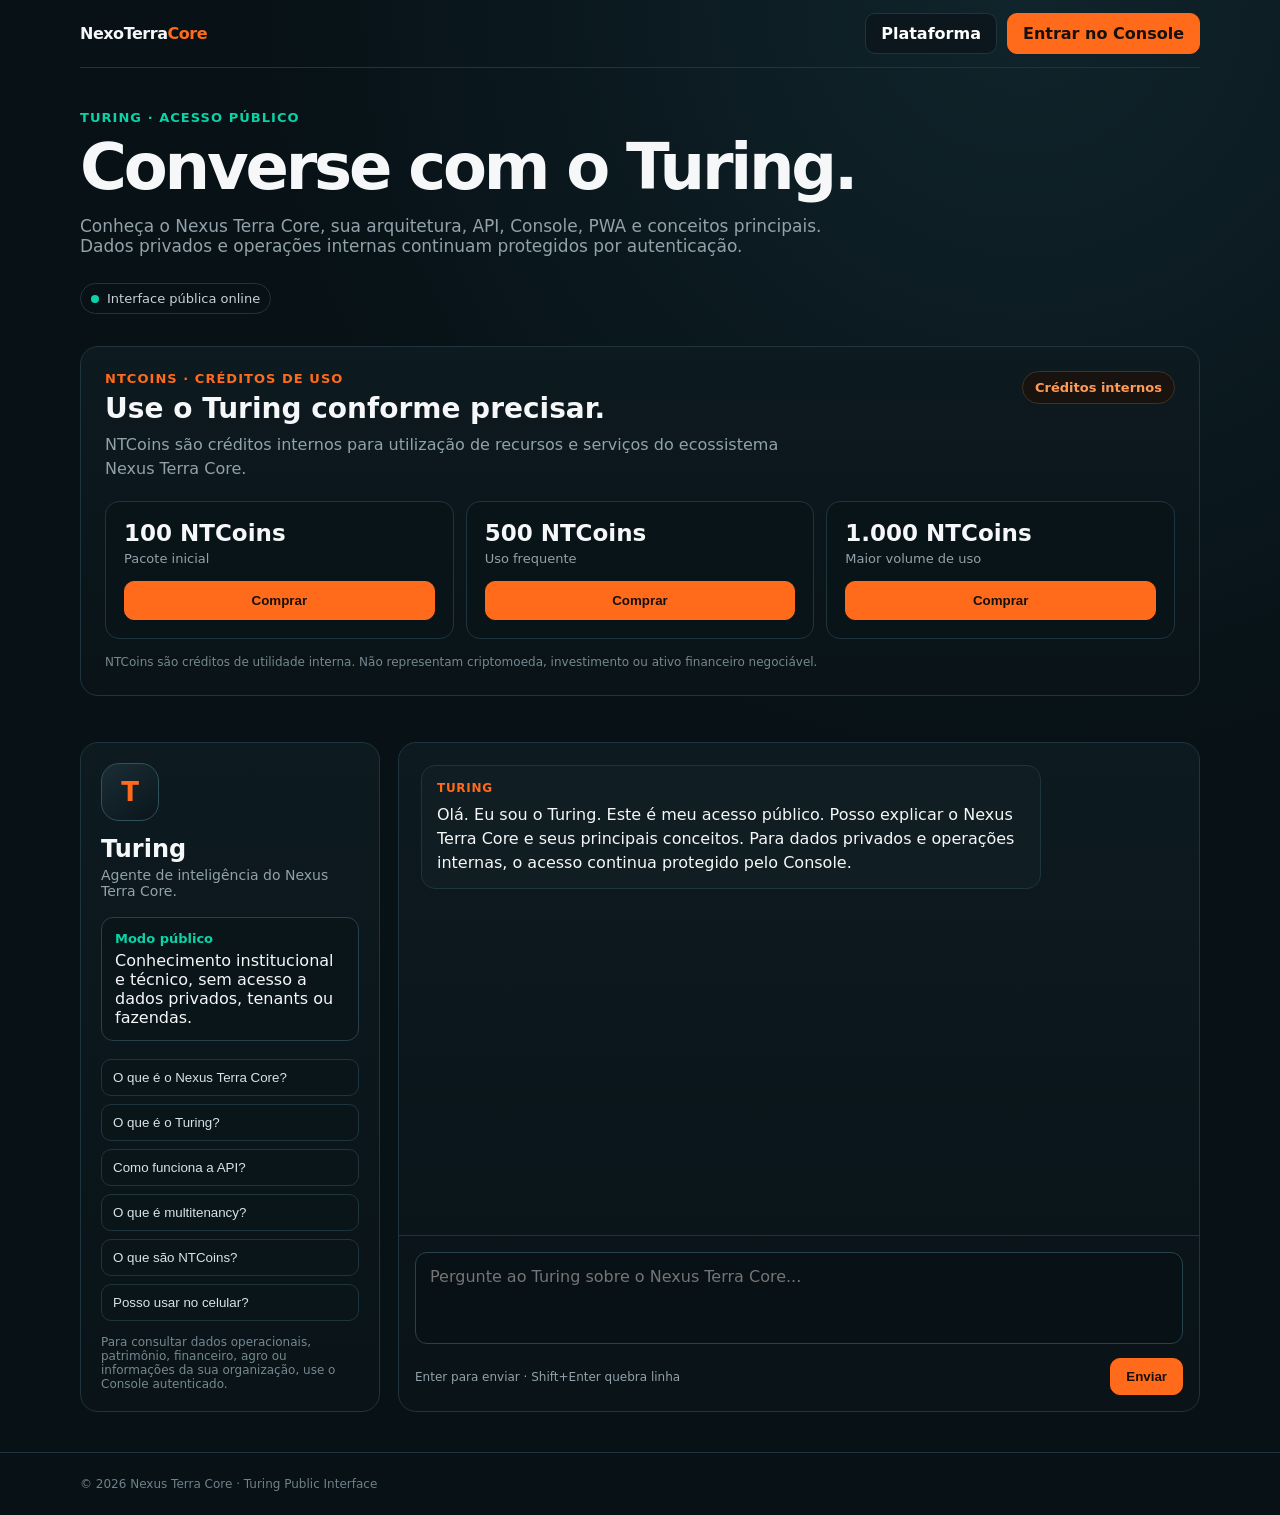
==== commit 361c9235: "Direcionar página pública principal para Turing" ====
--- a/docs/index.html
+++ b/docs/index.html
@@ -1,160 +1,15 @@
 <!DOCTYPE html>
 <html lang="pt-BR">
 <head>
-  <meta name="author" content="Gustavo Paula dos Santos">
   <meta charset="UTF-8">
   <meta name="viewport" content="width=device-width, initial-scale=1.0">
-  <meta name="theme-color" content="#071116">
-  <meta name="description" content="Nexus Terra Core — plataforma de gestão, integração de dados, inteligência artificial e operações em um único núcleo.">
-  <title>Nexus Terra Core | Plataforma de Inteligência Operacional</title>
-  <style>
-    :root{
-      --bg:#071116;--panel:#0d1a20;--panel2:#111f26;--line:#20343e;
-      --text:#f5f7f8;--muted:#92a2aa;--orange:#ff6b1a;--green:#09d3a7;
-      --max:1180px;
-    }
-    *{box-sizing:border-box}
-    html{scroll-behavior:smooth}
-    body{margin:0;background:radial-gradient(circle at 80% 0%,#10242b 0,#071116 40%),var(--bg);color:var(--text);font-family:Inter,system-ui,-apple-system,BlinkMacSystemFont,"Segoe UI",sans-serif;line-height:1.55}
-    a{text-decoration:none;color:inherit}
-    .wrap{width:min(calc(100% - 32px),var(--max));margin:auto}
-    header{position:sticky;top:0;z-index:20;background:rgba(7,17,22,.88);backdrop-filter:blur(14px);border-bottom:1px solid rgba(255,255,255,.06)}
-    .nav{min-height:72px;display:flex;align-items:center;justify-content:space-between;gap:18px}
-    .brand{display:flex;align-items:center;gap:12px;font-weight:850;letter-spacing:-.03em;font-size:20px}
-    .mark{width:38px;height:38px;border-radius:12px;display:grid;place-items:center;background:linear-gradient(145deg,#15262f,#0a151b);border:1px solid #25404b;color:var(--orange);font-weight:900}
-    .navlinks{display:flex;align-items:center;gap:24px;color:#c3cdd2;font-size:14px}
-    .btn{display:inline-flex;align-items:center;justify-content:center;min-height:46px;padding:0 20px;border-radius:12px;font-weight:800;border:1px solid transparent;transition:.2s ease}
-    .btn:hover{transform:translateY(-1px)}
-    .btn-primary{background:var(--orange);color:#15100d}
-    .btn-secondary{border-color:#29414c;background:#0b171d;color:white}
-    .hero{padding:92px 0 70px}
-    .hero-grid{display:grid;grid-template-columns:1.08fr .92fr;gap:54px;align-items:center}
-    .eyebrow{display:inline-flex;gap:9px;align-items:center;padding:7px 11px;border:1px solid #24404b;border-radius:999px;color:#aab9c0;background:#0a171c;font-size:13px;font-weight:700}
-    .dot{width:8px;height:8px;background:var(--green);border-radius:50%;box-shadow:0 0 0 5px rgba(9,211,167,.09)}
-    h1{font-size:clamp(42px,7vw,76px);line-height:.98;margin:20px 0 22px;letter-spacing:-.055em;max-width:820px}
-    .accent{color:var(--orange)}
-    .lead{font-size:clamp(18px,2.3vw,22px);color:#aebbc1;max-width:720px;margin:0 0 30px}
-    .actions{display:flex;flex-wrap:wrap;gap:12px}
-    .micro{margin-top:18px;color:#6f8189;font-size:13px}
-    .console{border:1px solid #213944;border-radius:22px;background:linear-gradient(180deg,#0e1b21,#091318);padding:18px;box-shadow:0 30px 80px rgba(0,0,0,.35)}
-    .console-top{display:flex;justify-content:space-between;align-items:center;padding:6px 4px 16px;color:#899aa2;font-size:13px}
-    .status{display:flex;align-items:center;gap:8px;color:#dce5e9;font-weight:700}
-    .screen{border:1px solid #1e333d;background:#081116;border-radius:16px;padding:18px;min-height:340px}
-    .screen h3{margin:0 0 4px;font-size:19px}.screen small{color:#71848d}
-    .metrics{display:grid;grid-template-columns:repeat(2,1fr);gap:10px;margin-top:20px}
-    .metric{background:#0d181e;border:1px solid #1b3039;border-radius:14px;padding:15px}
-    .metric strong{display:block;font-size:24px;margin-top:5px}.metric span{font-size:12px;color:#7f9199}
-    .turing{margin-top:12px;border:1px solid #33251e;background:#17120f;border-radius:14px;padding:16px}
-    .turing b{color:var(--orange);font-size:13px;letter-spacing:.06em}.turing p{margin:8px 0 0;color:#c7d1d5;font-size:14px}
-    section{padding:72px 0}
-    .section-title{max-width:760px;margin-bottom:30px}.section-title h2{font-size:clamp(30px,4vw,46px);line-height:1.08;letter-spacing:-.04em;margin:0 0 12px}.section-title p{margin:0;color:#8fa0a8;font-size:17px}
-    .grid{display:grid;grid-template-columns:repeat(3,1fr);gap:14px}
-    .card{background:linear-gradient(180deg,#0d1a20,#0a151a);border:1px solid #1b3039;border-radius:18px;padding:22px;min-height:180px}.card .num{color:var(--orange);font-size:12px;font-weight:900;letter-spacing:.12em}.card h3{margin:14px 0 8px;font-size:20px}.card p{color:#8fa0a8;margin:0;font-size:14px}
-    .strip{border-top:1px solid #162a33;border-bottom:1px solid #162a33;background:#091419}.strip .wrap{display:grid;grid-template-columns:repeat(4,1fr);gap:10px;padding-top:26px;padding-bottom:26px}.strip-item{padding:8px 12px}.strip-item strong{display:block;font-size:15px}.strip-item span{font-size:12px;color:#74858d}
-    .cta{padding:26px 0 88px}.cta-box{border:1px solid #2a3f48;border-radius:24px;background:linear-gradient(135deg,#101f26,#0a151a);padding:38px;display:flex;align-items:center;justify-content:space-between;gap:30px}.cta-box h2{font-size:clamp(28px,4vw,44px);letter-spacing:-.04em;margin:0 0 8px}.cta-box p{margin:0;color:#8fa0a8;max-width:650px}
-    footer{border-top:1px solid #14272f;padding:28px 0 38px;color:#6f8189;font-size:13px}.foot{display:flex;justify-content:space-between;gap:20px;flex-wrap:wrap}
-    @media(max-width:860px){.navlinks a:not(.btn){display:none}.hero{padding-top:58px}.hero-grid{grid-template-columns:1fr;gap:34px}.grid{grid-template-columns:1fr 1fr}.strip .wrap{grid-template-columns:1fr 1fr}.cta-box{align-items:flex-start;flex-direction:column}}
-    @media(max-width:560px){.wrap{width:min(calc(100% - 24px),var(--max))}.nav{min-height:64px}.brand{font-size:18px}.mark{width:34px;height:34px}.nav .btn{min-height:42px;padding:0 14px}.hero{padding:44px 0 52px}h1{font-size:44px}.lead{font-size:18px}.actions{flex-direction:column}.actions .btn{width:100%}.grid{grid-template-columns:1fr}.strip .wrap{grid-template-columns:1fr 1fr}.console{padding:12px;border-radius:18px}.screen{padding:14px;min-height:310px}.metrics{grid-template-columns:1fr 1fr}.cta-box{padding:26px 22px}.navlinks{gap:8px}}
-  </style>
+  <meta http-equiv="refresh" content="0; url=./turing/">
+  <link rel="canonical" href="./turing/">
+  <title>Turing | NexoTerraCore</title>
+  <script>window.location.replace('./turing/');</script>
 </head>
 <body>
-  <header>
-    <div class="wrap nav">
-      <a class="brand" href="#inicio" aria-label="Nexus Terra Core">
-        <span class="mark">N</span><span>Nexus Terra Core</span>
-      </a>
-      <nav class="navlinks" aria-label="Navegação principal">
-        <a href="#plataforma">Plataforma</a>
-        <a href="#recursos">Recursos</a>
-        <a href="./turing/">Turing</a>
-        <a href="#acesso">Acesso</a>
-        <a class="btn btn-primary" href="./painel/">Entrar no Console</a>
-      </nav>
-    </div>
-  </header>
-
-  <main id="inicio">
-    <section class="hero">
-      <div class="wrap hero-grid">
-        <div>
-          <div class="eyebrow"><span class="dot"></span> Plataforma operacional em evolução contínua</div>
-          <h1>Dados, gestão e IA em um único <span class="accent">núcleo.</span></h1>
-          <p class="lead">O Nexus Terra Core organiza operações, integra informações e conecta inteligência artificial, APIs e gestão em uma experiência única para decisões mais rápidas e profissionais.</p>
-          <div class="actions">
-            <a class="btn btn-primary" href="./turing/">Conversar com o Turing</a>
-            <a class="btn btn-secondary" href="./painel/">Acessar plataforma</a>
-            <a class="btn btn-secondary" href="#plataforma">Conhecer o Nexus Terra Core</a>
-          </div>
-          <div class="micro">Turing público para conhecimento geral. Dados operacionais exigem autenticação e permissões.</div>
-        </div>
-
-        <div class="console" aria-label="Prévia da Sala de Comando">
-          <div class="console-top"><span>SALA DE COMANDO</span><span class="status"><span class="dot"></span> Core online</span></div>
-          <div class="screen">
-            <h3>Nexus Terra Core Console</h3>
-            <small>Visão operacional integrada</small>
-            <div class="metrics">
-              <div class="metric"><span>Arquitetura</span><strong>Core</strong></div>
-              <div class="metric"><span>Ambiente</span><strong>Multi</strong></div>
-              <div class="metric"><span>Integração</span><strong>API</strong></div>
-              <div class="metric"><span>Inteligência</span><strong>IA</strong></div>
-            </div>
-            <div class="turing">
-              <b>TURING</b>
-              <p>Camada de inteligência integrada ao Console e agora também disponível em uma interface pública para conhecer a plataforma.</p>
-            </div>
-          </div>
-        </div>
-      </div>
-    </section>
-
-    <div class="strip">
-      <div class="wrap">
-        <div class="strip-item"><strong>API central</strong><span>Integração e padronização</span></div>
-        <div class="strip-item"><strong>Multitenancy</strong><span>Organizações isoladas</span></div>
-        <div class="strip-item"><strong>Turing</strong><span>Inteligência operacional</span></div>
-        <div class="strip-item"><strong>Mobile first</strong><span>Console preparado para campo</span></div>
-      </div>
-    </div>
-
-    <section id="plataforma">
-      <div class="wrap">
-        <div class="section-title">
-          <h2>Um centro de comando para operações reais.</h2>
-          <p>A plataforma foi desenhada para reduzir dispersão de dados e reunir gestão, patrimônio, agro, mapas, análises e integrações em uma estrutura única.</p>
-        </div>
-        <div class="grid" id="recursos">
-          <article class="card"><div class="num">01</div><h3>Gestão integrada</h3><p>Organização de dados operacionais e administrativos em um único ambiente.</p></article>
-          <article class="card"><div class="num">02</div><h3>Patrimônio e ativos</h3><p>Estrutura para acompanhar imóveis, ativos, registros e informações vinculadas.</p></article>
-          <article class="card"><div class="num">03</div><h3>Agro e operações</h3><p>Base para fazendas, máquinas, safras, indicadores e evolução operacional.</p></article>
-          <article class="card"><div class="num">04</div><h3>Mapas e GEO</h3><p>Camada geográfica preparada para visualização e integração territorial.</p></article>
-          <article class="card"><div class="num">05</div><h3>API e integrações</h3><p>Núcleo para conectar sistemas, organizar dados e distribuir informação de forma controlada.</p></article>
-          <article class="card"><div class="num">06</div><h3>Turing IA</h3><p>Assistente do ecossistema para contexto, análise, automação e suporte às operações autorizadas.</p></article>
-        </div>
-      </div>
-    </section>
-
-    <section class="cta" id="acesso">
-      <div class="wrap">
-        <div class="cta-box">
-          <div>
-            <h2>Conheça o Turing ou entre no Nexus Terra Core.</h2>
-            <p>O Turing possui acesso público para perguntas sobre a plataforma. Usuários autorizados podem entrar no Console para trabalhar com dados e operações privadas.</p>
-          </div>
-          <div class="actions">
-            <a class="btn btn-primary" href="./turing/">Abrir Turing Público</a>
-            <a class="btn btn-secondary" href="./painel/">Entrar no Console</a>
-          </div>
-        </div>
-      </div>
-    </section>
-  </main>
-
-  <footer>
-    <div class="wrap foot">
-      <span>© 2026 Nexus Terra Core. Todos os direitos reservados.</span>
-      <span>Console • API • Turing Intelligence Layer</span>
-    </div>
-  </footer>
+  <p>Redirecionando para o Turing...</p>
+  <p><a href="./turing/">Abrir Turing</a></p>
 </body>
 </html>
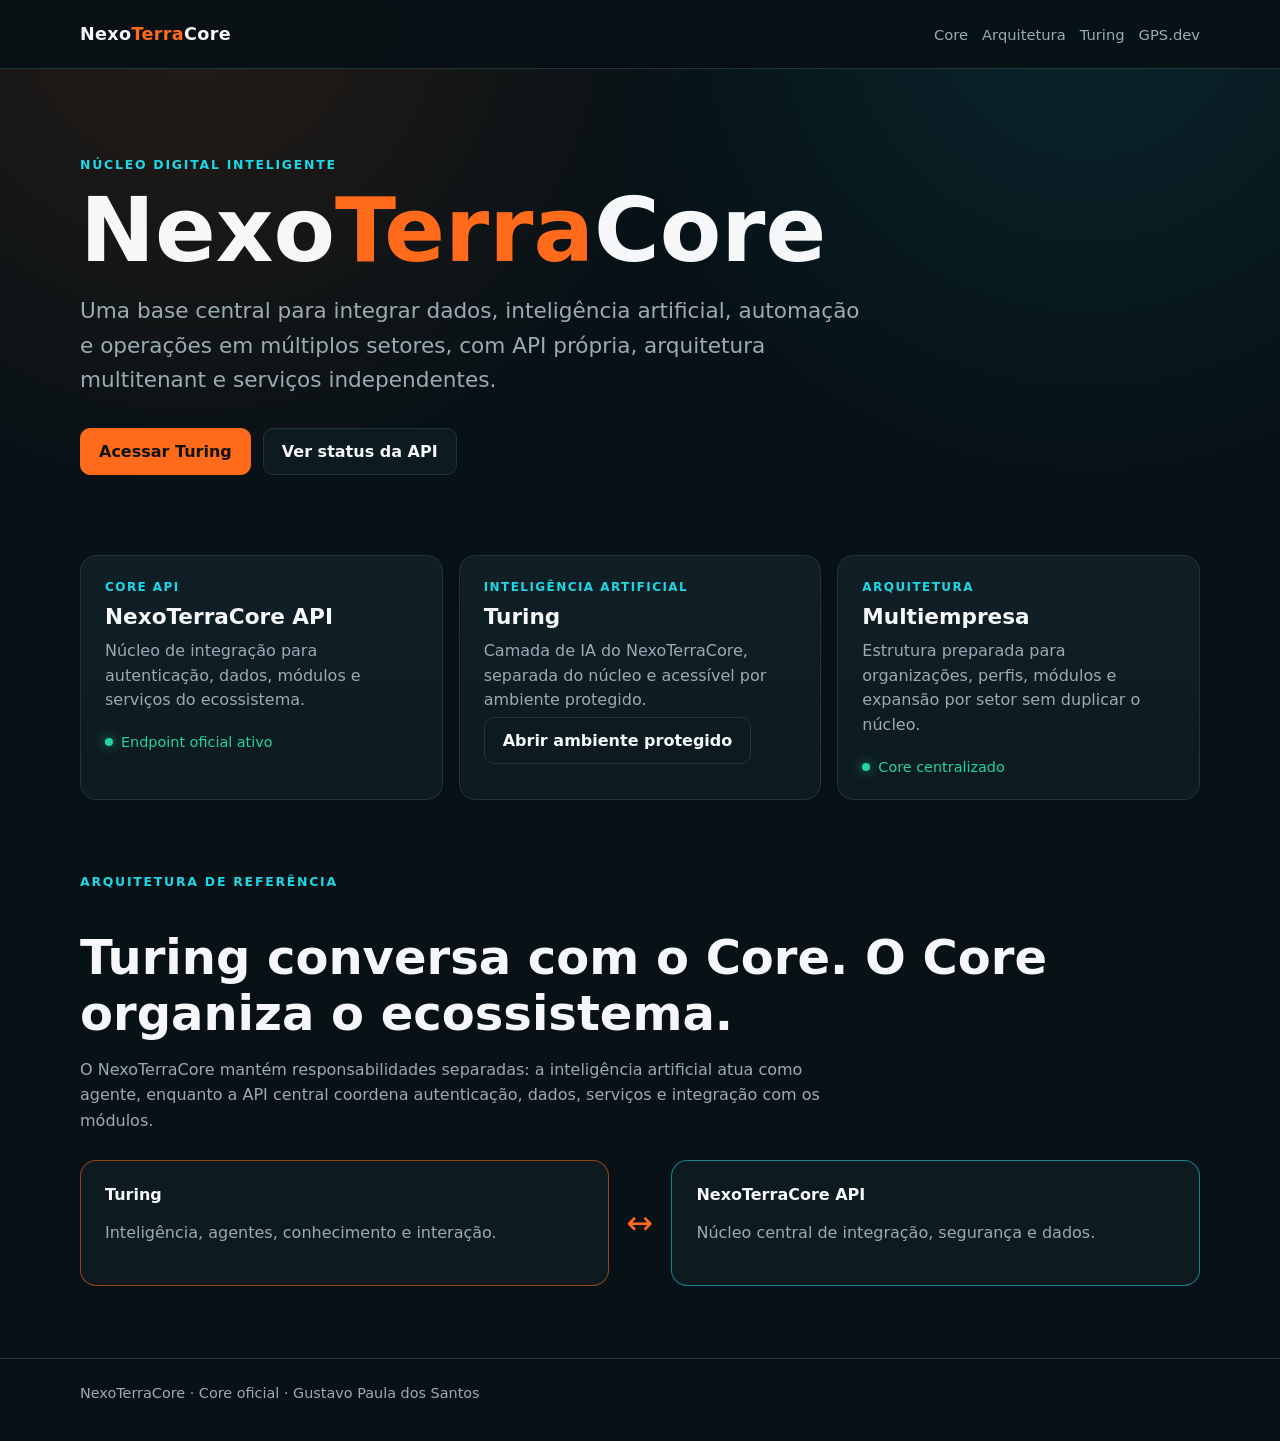
==== commit 30f0ac11: "Replace Turing redirect with NexoTerraCore Core landing page" ====
--- a/docs/index.html
+++ b/docs/index.html
@@ -3,13 +3,130 @@
 <head>
   <meta charset="UTF-8">
   <meta name="viewport" content="width=device-width, initial-scale=1.0">
-  <meta http-equiv="refresh" content="0; url=./turing/">
-  <link rel="canonical" href="./turing/">
-  <title>Turing | NexoTerraCore</title>
-  <script>window.location.replace('./turing/');</script>
+  <meta name="theme-color" content="#071116">
+  <meta name="description" content="NexoTerraCore — núcleo digital para integração, inteligência artificial, dados e operações.">
+  <link rel="canonical" href="https://core.gustavopaulasantos.com.br/">
+  <title>NexoTerraCore | Core</title>
+  <style>
+    :root{
+      --bg:#071116;--panel:#0d1a20;--panel2:#101f26;--line:#20343e;
+      --text:#f5f7f8;--muted:#9babb3;--orange:#ff6b1a;--cyan:#1ed7e5;--green:#21d59b;
+    }
+    *{box-sizing:border-box}
+    html{scroll-behavior:smooth}
+    body{
+      margin:0;background:
+      radial-gradient(circle at 15% 0%,rgba(255,107,26,.12),transparent 28%),
+      radial-gradient(circle at 85% 0%,rgba(30,215,229,.10),transparent 28%),
+      var(--bg);color:var(--text);font-family:Inter,system-ui,-apple-system,BlinkMacSystemFont,"Segoe UI",sans-serif;
+    }
+    a{color:inherit;text-decoration:none}
+    .wrap{width:min(1120px,calc(100% - 32px));margin:auto}
+    header{border-bottom:1px solid var(--line);background:rgba(7,17,22,.88);backdrop-filter:blur(10px);position:sticky;top:0;z-index:10}
+    .nav{min-height:68px;display:flex;align-items:center;justify-content:space-between;gap:20px}
+    .brand{font-weight:800;font-size:1.1rem;letter-spacing:.02em}
+    .brand span{color:var(--orange)}
+    .navlinks{display:flex;gap:14px;flex-wrap:wrap}
+    .navlinks a{color:var(--muted);font-size:.92rem}
+    .hero{padding:88px 0 58px}
+    .eyebrow{color:var(--cyan);font-weight:700;text-transform:uppercase;letter-spacing:.14em;font-size:.78rem}
+    h1{font-size:clamp(2.7rem,7vw,5.6rem);line-height:.94;margin:16px 0 22px;max-width:900px}
+    h1 span{color:var(--orange)}
+    .lead{font-size:clamp(1.05rem,2vw,1.35rem);line-height:1.6;color:var(--muted);max-width:780px}
+    .actions{display:flex;gap:12px;flex-wrap:wrap;margin-top:30px}
+    .btn{padding:13px 18px;border-radius:10px;border:1px solid var(--line);font-weight:700}
+    .btn.primary{background:var(--orange);border-color:var(--orange);color:#111}
+    .btn.secondary{background:var(--panel)}
+    .grid{display:grid;grid-template-columns:repeat(3,1fr);gap:16px;padding:22px 0 64px}
+    .card{background:linear-gradient(180deg,var(--panel2),var(--panel));border:1px solid var(--line);border-radius:16px;padding:24px;min-height:210px}
+    .card .kicker{font-size:.75rem;text-transform:uppercase;letter-spacing:.12em;color:var(--cyan);font-weight:700}
+    .card h2{margin:10px 0 10px;font-size:1.35rem}
+    .card p{color:var(--muted);line-height:1.55;margin:0 0 18px}
+    .status{display:inline-flex;align-items:center;gap:8px;font-size:.9rem;color:var(--green)}
+    .dot{width:8px;height:8px;border-radius:999px;background:var(--green);box-shadow:0 0 12px rgba(33,213,155,.7)}
+    .architecture{padding:10px 0 72px}
+    .architecture h2{font-size:clamp(1.8rem,4vw,3rem);margin-bottom:12px}
+    .architecture p{color:var(--muted);max-width:780px;line-height:1.6}
+    .flow{display:grid;grid-template-columns:1fr auto 1fr;align-items:center;gap:18px;margin-top:26px}
+    .node{border:1px solid var(--line);background:var(--panel);border-radius:16px;padding:24px}
+    .node.orange{border-color:rgba(255,107,26,.55)}
+    .node.cyan{border-color:rgba(30,215,229,.55)}
+    .arrow{font-size:2rem;color:var(--orange)}
+    footer{border-top:1px solid var(--line);padding:26px 0 40px;color:var(--muted);font-size:.9rem}
+    @media(max-width:800px){
+      .grid{grid-template-columns:1fr}
+      .flow{grid-template-columns:1fr}
+      .arrow{transform:rotate(90deg);justify-self:center}
+      .navlinks{display:none}
+      .hero{padding-top:58px}
+    }
+  </style>
 </head>
 <body>
-  <p>Redirecionando para o Turing...</p>
-  <p><a href="./turing/">Abrir Turing</a></p>
+<header>
+  <div class="wrap nav">
+    <a class="brand" href="/">Nexo<span>Terra</span>Core</a>
+    <nav class="navlinks">
+      <a href="#core">Core</a>
+      <a href="#arquitetura">Arquitetura</a>
+      <a href="https://turing.gustavopaulasantos.com.br">Turing</a>
+      <a href="https://gustavopaulasantos.com.br">GPS.dev</a>
+    </nav>
+  </div>
+</header>
+
+<main>
+  <section class="wrap hero">
+    <div class="eyebrow">Núcleo digital inteligente</div>
+    <h1>Nexo<span>Terra</span>Core</h1>
+    <p class="lead">Uma base central para integrar dados, inteligência artificial, automação e operações em múltiplos setores, com API própria, arquitetura multitenant e serviços independentes.</p>
+    <div class="actions">
+      <a class="btn primary" href="https://turing.gustavopaulasantos.com.br">Acessar Turing</a>
+      <a class="btn secondary" href="https://api.gustavopaulasantos.com.br/api/health">Ver status da API</a>
+    </div>
+  </section>
+
+  <section id="core" class="wrap grid">
+    <article class="card">
+      <div class="kicker">Core API</div>
+      <h2>NexoTerraCore API</h2>
+      <p>Núcleo de integração para autenticação, dados, módulos e serviços do ecossistema.</p>
+      <div class="status"><span class="dot"></span> Endpoint oficial ativo</div>
+    </article>
+    <article class="card">
+      <div class="kicker">Inteligência artificial</div>
+      <h2>Turing</h2>
+      <p>Camada de IA do NexoTerraCore, separada do núcleo e acessível por ambiente protegido.</p>
+      <a class="btn secondary" href="https://turing.gustavopaulasantos.com.br">Abrir ambiente protegido</a>
+    </article>
+    <article class="card">
+      <div class="kicker">Arquitetura</div>
+      <h2>Multiempresa</h2>
+      <p>Estrutura preparada para organizações, perfis, módulos e expansão por setor sem duplicar o núcleo.</p>
+      <div class="status"><span class="dot"></span> Core centralizado</div>
+    </article>
+  </section>
+
+  <section id="arquitetura" class="wrap architecture">
+    <div class="eyebrow">Arquitetura de referência</div>
+    <h2>Turing conversa com o Core. O Core organiza o ecossistema.</h2>
+    <p>O NexoTerraCore mantém responsabilidades separadas: a inteligência artificial atua como agente, enquanto a API central coordena autenticação, dados, serviços e integração com os módulos.</p>
+    <div class="flow">
+      <div class="node orange">
+        <strong>Turing</strong>
+        <p>Inteligência, agentes, conhecimento e interação.</p>
+      </div>
+      <div class="arrow">↔</div>
+      <div class="node cyan">
+        <strong>NexoTerraCore API</strong>
+        <p>Núcleo central de integração, segurança e dados.</p>
+      </div>
+    </div>
+  </section>
+</main>
+
+<footer>
+  <div class="wrap">NexoTerraCore · Core oficial · Gustavo Paula dos Santos</div>
+</footer>
 </body>
 </html>
